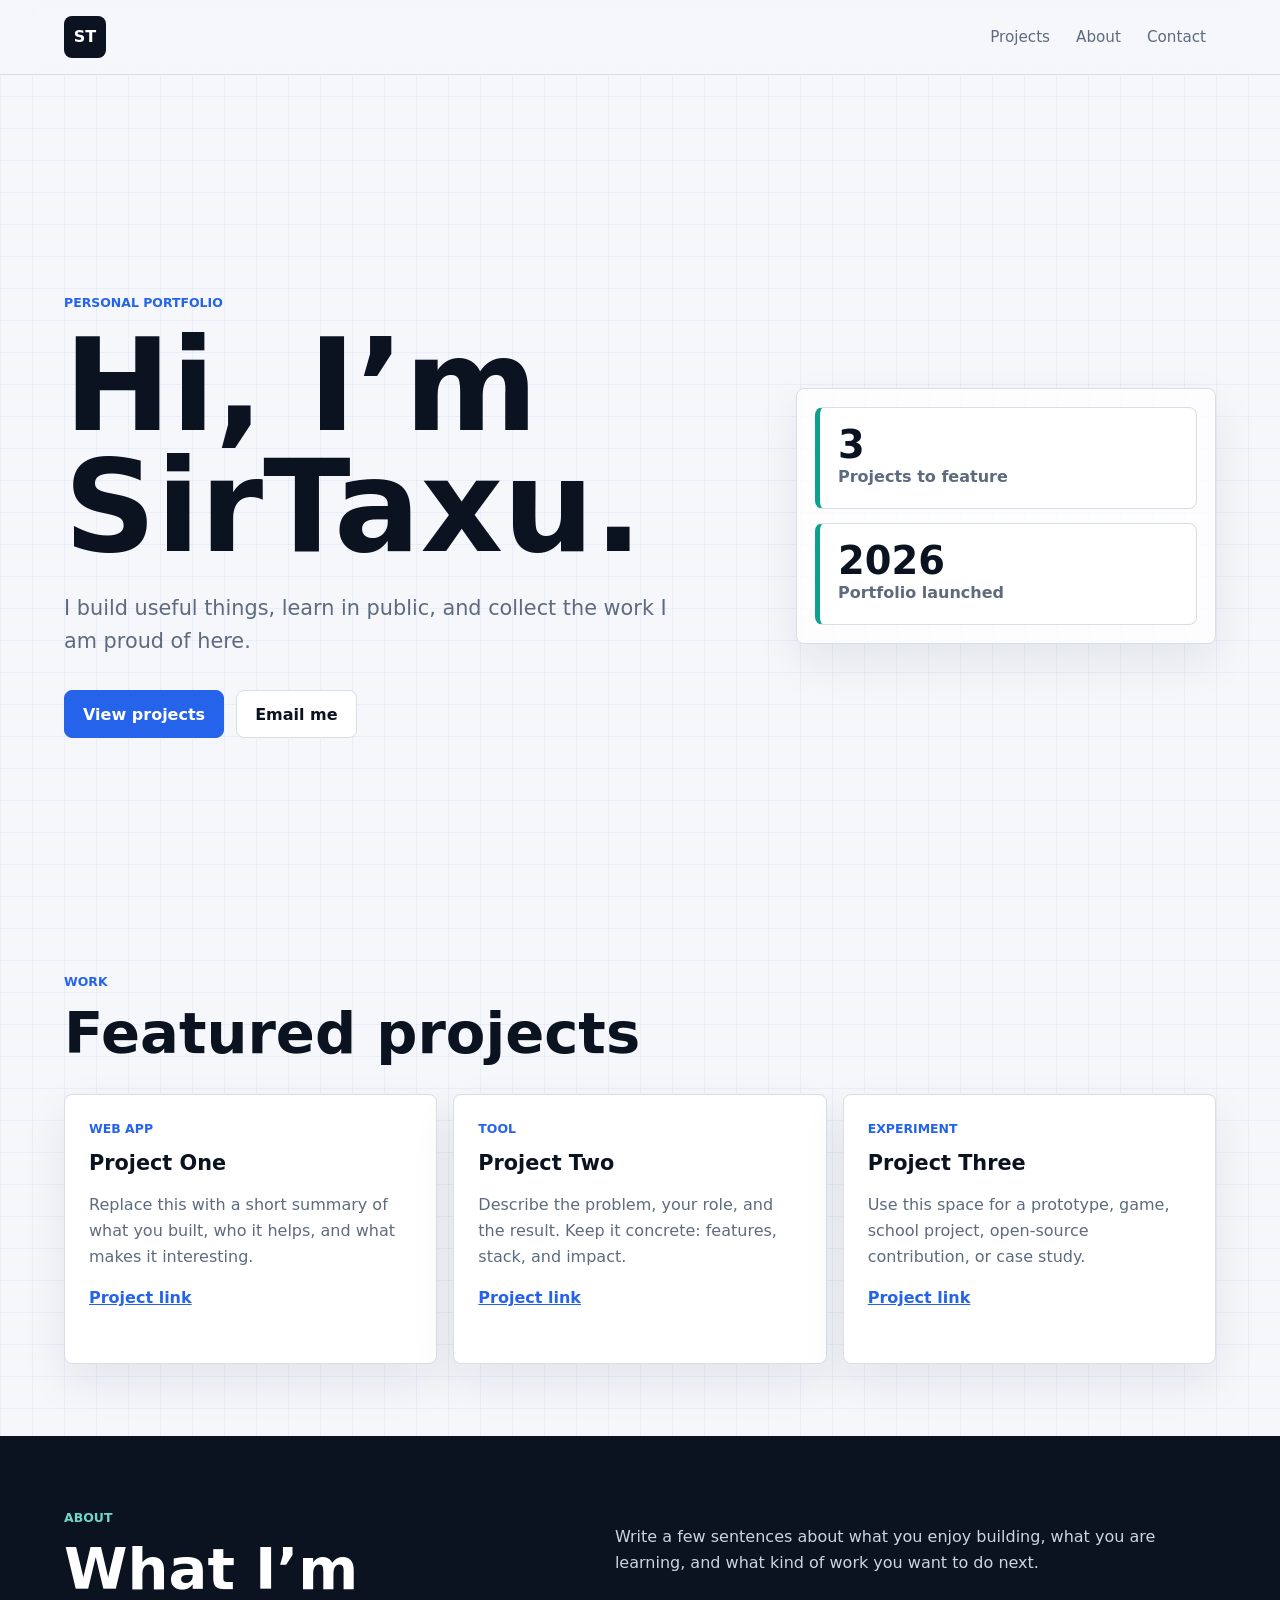
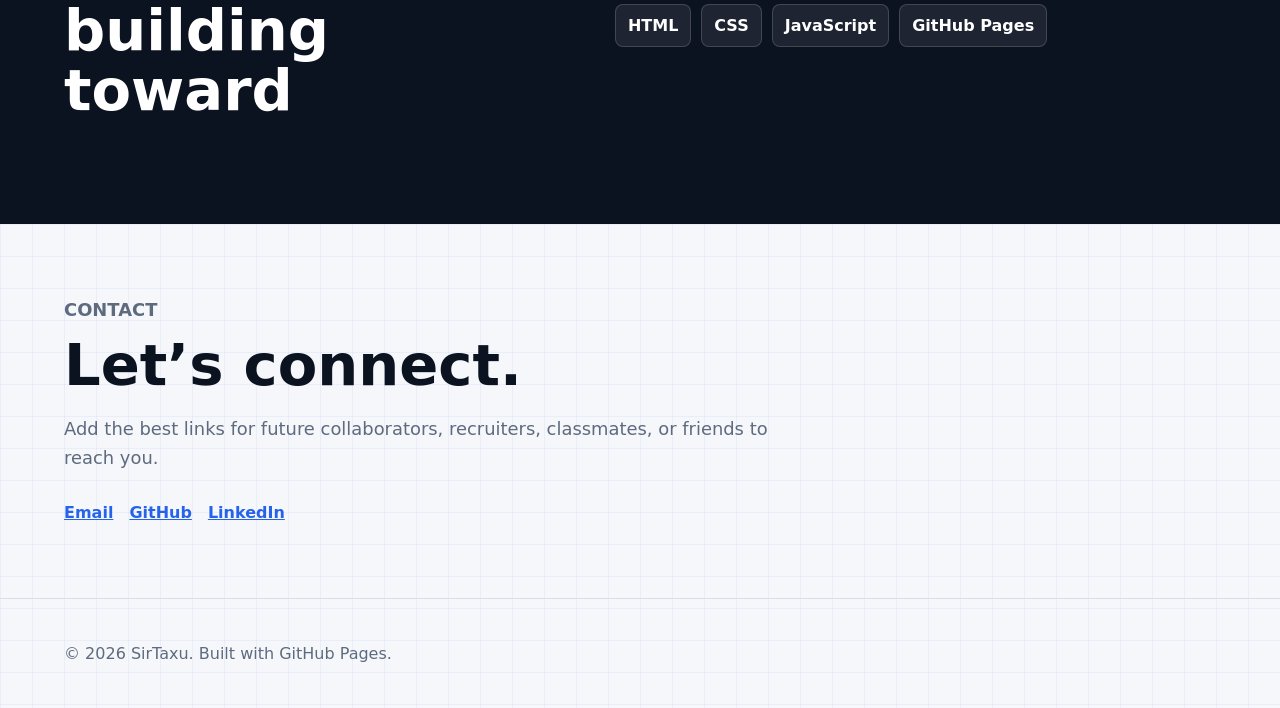
==== index.html @ 8a8258d5 "Create portfolio homepage" ====
<!doctype html>
<html lang="en">
  <head>
    <meta charset="utf-8" />
    <meta name="viewport" content="width=device-width, initial-scale=1" />
    <meta
      name="description"
      content="A personal portfolio starter for projects, skills, writing, and contact links."
    />
    <title>SirTaxu | Portfolio</title>
    <link rel="stylesheet" href="styles.css" />
  </head>
  <body>
    <header class="site-header">
      <a class="logo" href="#top" aria-label="Home">ST</a>
      <nav class="nav" aria-label="Primary navigation">
        <a href="#projects">Projects</a>
        <a href="#about">About</a>
        <a href="#contact">Contact</a>
      </nav>
    </header>

    <main id="top">
      <section class="hero" aria-labelledby="hero-title">
        <div class="hero-copy">
          <p class="eyebrow">Personal portfolio</p>
          <h1 id="hero-title">Hi, I’m SirTaxu.</h1>
          <p class="hero-text">
            I build useful things, learn in public, and collect the work I am
            proud of here.
          </p>
          <div class="hero-actions">
            <a class="button primary" href="#projects">View projects</a>
            <a class="button secondary" href="mailto:you@example.com">Email me</a>
          </div>
        </div>
        <div class="hero-panel" aria-label="Portfolio highlights">
          <div>
            <span class="metric">3</span>
            <span class="metric-label">Projects to feature</span>
          </div>
          <div>
            <span class="metric">2026</span>
            <span class="metric-label">Portfolio launched</span>
          </div>
        </div>
      </section>

      <section class="section" id="projects" aria-labelledby="projects-title">
        <div class="section-heading">
          <p class="eyebrow">Work</p>
          <h2 id="projects-title">Featured projects</h2>
        </div>

        <div class="project-grid">
          <article class="project-card">
            <p class="project-type">Web app</p>
            <h3>Project One</h3>
            <p>
              Replace this with a short summary of what you built, who it helps,
              and what makes it interesting.
            </p>
            <a href="#" aria-label="Open Project One">Project link</a>
          </article>

          <article class="project-card">
            <p class="project-type">Tool</p>
            <h3>Project Two</h3>
            <p>
              Describe the problem, your role, and the result. Keep it concrete:
              features, stack, and impact.
            </p>
            <a href="#" aria-label="Open Project Two">Project link</a>
          </article>

          <article class="project-card">
            <p class="project-type">Experiment</p>
            <h3>Project Three</h3>
            <p>
              Use this space for a prototype, game, school project, open-source
              contribution, or case study.
            </p>
            <a href="#" aria-label="Open Project Three">Project link</a>
          </article>
        </div>
      </section>

      <section class="section split" id="about" aria-labelledby="about-title">
        <div class="section-heading">
          <p class="eyebrow">About</p>
          <h2 id="about-title">What I’m building toward</h2>
        </div>
        <div class="about-copy">
          <p>
            Write a few sentences about what you enjoy building, what you are
            learning, and what kind of work you want to do next.
          </p>
          <ul class="skill-list" aria-label="Skills">
            <li>HTML</li>
            <li>CSS</li>
            <li>JavaScript</li>
            <li>GitHub Pages</li>
          </ul>
        </div>
      </section>

      <section class="section contact" id="contact" aria-labelledby="contact-title">
        <p class="eyebrow">Contact</p>
        <h2 id="contact-title">Let’s connect.</h2>
        <p>
          Add the best links for future collaborators, recruiters, classmates,
          or friends to reach you.
        </p>
        <div class="link-row">
          <a href="mailto:you@example.com">Email</a>
            <a href="https://github.com/SirTaxu">GitHub</a>
          <a href="https://www.linkedin.com/in/your-username">LinkedIn</a>
        </div>
      </section>
    </main>

    <footer class="site-footer">
      <p>© 2026 SirTaxu. Built with GitHub Pages.</p>
    </footer>
  </body>
</html>
---- styles.css ----
:root {
  color-scheme: light;
  --bg: #f5f7fb;
  --surface: #ffffff;
  --surface-alt: #eef3f8;
  --ink: #0b1220;
  --muted: #5e6b7e;
  --line: #d7dee8;
  --accent: #2563eb;
  --accent-2: #0f9f8f;
  --accent-soft: #e7efff;
  --shadow: 0 18px 45px rgba(15, 23, 42, 0.08);
  --radius: 8px;
}

* {
  box-sizing: border-box;
}

html {
  scroll-behavior: smooth;
}

body {
  margin: 0;
  min-width: 320px;
  background:
    linear-gradient(rgba(37, 99, 235, 0.06) 1px, transparent 1px),
    linear-gradient(90deg, rgba(37, 99, 235, 0.06) 1px, transparent 1px),
    var(--bg);
  background-size: 32px 32px;
  color: var(--ink);
  font-family:
    "Segoe UI", Inter, ui-sans-serif, system-ui, -apple-system,
    BlinkMacSystemFont, sans-serif;
  line-height: 1.6;
}

a {
  color: inherit;
}

.site-header {
  position: sticky;
  top: 0;
  z-index: 20;
  display: flex;
  align-items: center;
  justify-content: space-between;
  gap: 24px;
  padding: 16px clamp(20px, 5vw, 72px);
  background: rgba(245, 247, 251, 0.9);
  border-bottom: 1px solid var(--line);
  backdrop-filter: blur(14px);
}

.logo {
  display: inline-grid;
  width: 42px;
  height: 42px;
  place-items: center;
  background: var(--ink);
  border-radius: var(--radius);
  color: #ffffff;
  font-weight: 900;
  text-decoration: none;
}

.nav {
  display: flex;
  flex-wrap: wrap;
  gap: 6px;
  color: var(--muted);
  font-size: 0.95rem;
}

.nav a {
  border-radius: var(--radius);
  padding: 8px 10px;
  text-decoration: none;
}

.nav a:hover {
  background: var(--surface);
  color: var(--accent);
}

main {
  overflow: hidden;
}

.hero {
  display: grid;
  grid-template-columns: minmax(0, 1.1fr) minmax(280px, 420px);
  align-items: center;
  gap: clamp(32px, 6vw, 84px);
  min-height: calc(100svh - 75px);
  padding: clamp(52px, 9vw, 112px) clamp(20px, 5vw, 72px) 56px;
}

.hero-copy {
  max-width: 760px;
}

.eyebrow,
.project-type {
  margin: 0 0 12px;
  color: var(--accent);
  font-size: 0.78rem;
  font-weight: 850;
  letter-spacing: 0;
  text-transform: uppercase;
}

h1,
h2,
h3,
p {
  overflow-wrap: anywhere;
}

h1 {
  margin: 0;
  max-width: 11ch;
  font-size: clamp(3.7rem, 11vw, 8rem);
  line-height: 0.95;
}

h2 {
  margin: 0;
  font-size: clamp(2rem, 4.5vw, 4rem);
  line-height: 1.05;
}

h3 {
  margin: 0 0 14px;
  font-size: 1.3rem;
  line-height: 1.2;
}

.hero-text {
  max-width: 620px;
  margin: 24px 0 0;
  color: var(--muted);
  font-size: clamp(1.08rem, 2vw, 1.3rem);
}

.hero-actions {
  display: flex;
  flex-wrap: wrap;
  gap: 12px;
  margin-top: 32px;
}

.button {
  display: inline-flex;
  min-height: 48px;
  align-items: center;
  justify-content: center;
  border: 1px solid var(--line);
  border-radius: var(--radius);
  padding: 0 18px;
  font-weight: 800;
  text-decoration: none;
}

.button.primary {
  background: var(--accent);
  border-color: var(--accent);
  color: #ffffff;
}

.button.primary:hover {
  background: #1d4ed8;
}

.button.secondary {
  background: var(--surface);
}

.button.secondary:hover {
  border-color: var(--accent);
  color: var(--accent);
}

.hero-panel {
  display: grid;
  gap: 14px;
  padding: 18px;
  background: rgba(255, 255, 255, 0.8);
  border: 1px solid var(--line);
  border-radius: var(--radius);
  box-shadow: var(--shadow);
}

.hero-panel > div {
  padding: 18px;
  background: var(--surface);
  border: 1px solid var(--line);
  border-left: 5px solid var(--accent-2);
  border-radius: var(--radius);
}

.metric {
  display: block;
  font-size: 2.4rem;
  font-weight: 900;
  line-height: 1;
}

.metric-label {
  color: var(--muted);
  font-weight: 750;
}

.section {
  padding: 72px clamp(20px, 5vw, 72px);
}

.section-heading {
  max-width: 780px;
  margin-bottom: 30px;
}

.project-grid {
  display: grid;
  grid-template-columns: repeat(3, minmax(0, 1fr));
  gap: 16px;
}

.project-card {
  min-height: 270px;
  padding: 24px;
  background: var(--surface);
  border: 1px solid var(--line);
  border-radius: var(--radius);
  box-shadow: var(--shadow);
}

.project-card p:not(.project-type) {
  color: var(--muted);
}

.project-card a,
.link-row a {
  color: var(--accent);
  font-weight: 850;
}

.project-card a:hover,
.link-row a:hover {
  color: var(--accent-2);
}

.split {
  display: grid;
  grid-template-columns: minmax(0, 0.85fr) minmax(280px, 1fr);
  gap: 40px;
  background: var(--ink);
  color: #ffffff;
}

.split .eyebrow {
  color: #70d6ca;
}

.about-copy {
  max-width: 680px;
  color: #cbd5e1;
}

.skill-list {
  display: flex;
  flex-wrap: wrap;
  gap: 10px;
  padding: 0;
  margin: 28px 0 0;
  list-style: none;
}

.skill-list li {
  padding: 8px 12px;
  background: rgba(255, 255, 255, 0.08);
  border: 1px solid rgba(255, 255, 255, 0.16);
  border-radius: var(--radius);
  color: #ffffff;
  font-weight: 760;
}

.contact {
  max-width: 860px;
}

.contact p {
  color: var(--muted);
  font-size: 1.12rem;
}

.link-row {
  display: flex;
  flex-wrap: wrap;
  gap: 16px;
  margin-top: 28px;
}

.site-footer {
  padding: 26px clamp(20px, 5vw, 72px);
  color: var(--muted);
  border-top: 1px solid var(--line);
}

@media (max-width: 820px) {
  .site-header {
    align-items: flex-start;
    flex-direction: column;
  }

  .hero,
  .split {
    grid-template-columns: 1fr;
  }

  .hero {
    min-height: auto;
    padding-top: 54px;
  }

  .project-grid {
    grid-template-columns: 1fr;
  }
}

@media (max-width: 520px) {
  .nav {
    width: 100%;
    justify-content: space-between;
  }

  h1 {
    font-size: 3.2rem;
  }

  .button {
    width: 100%;
  }
}
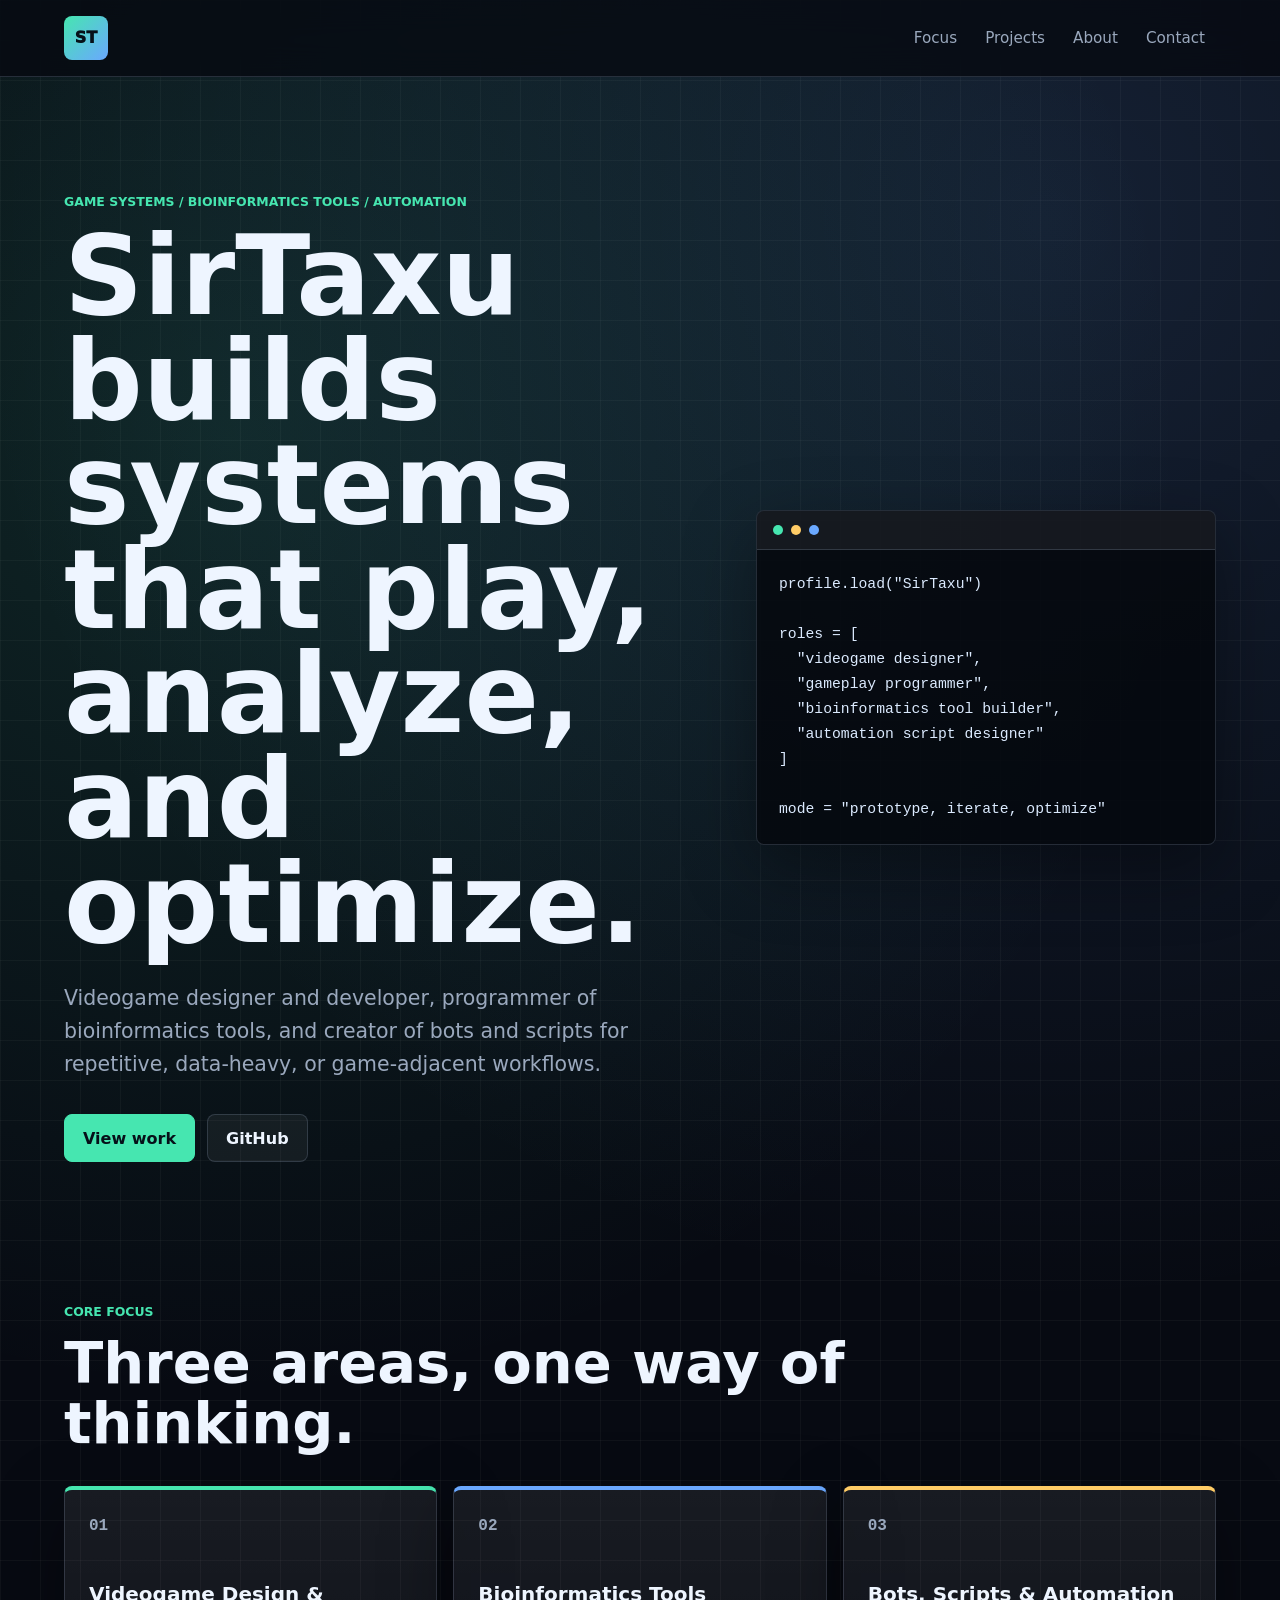
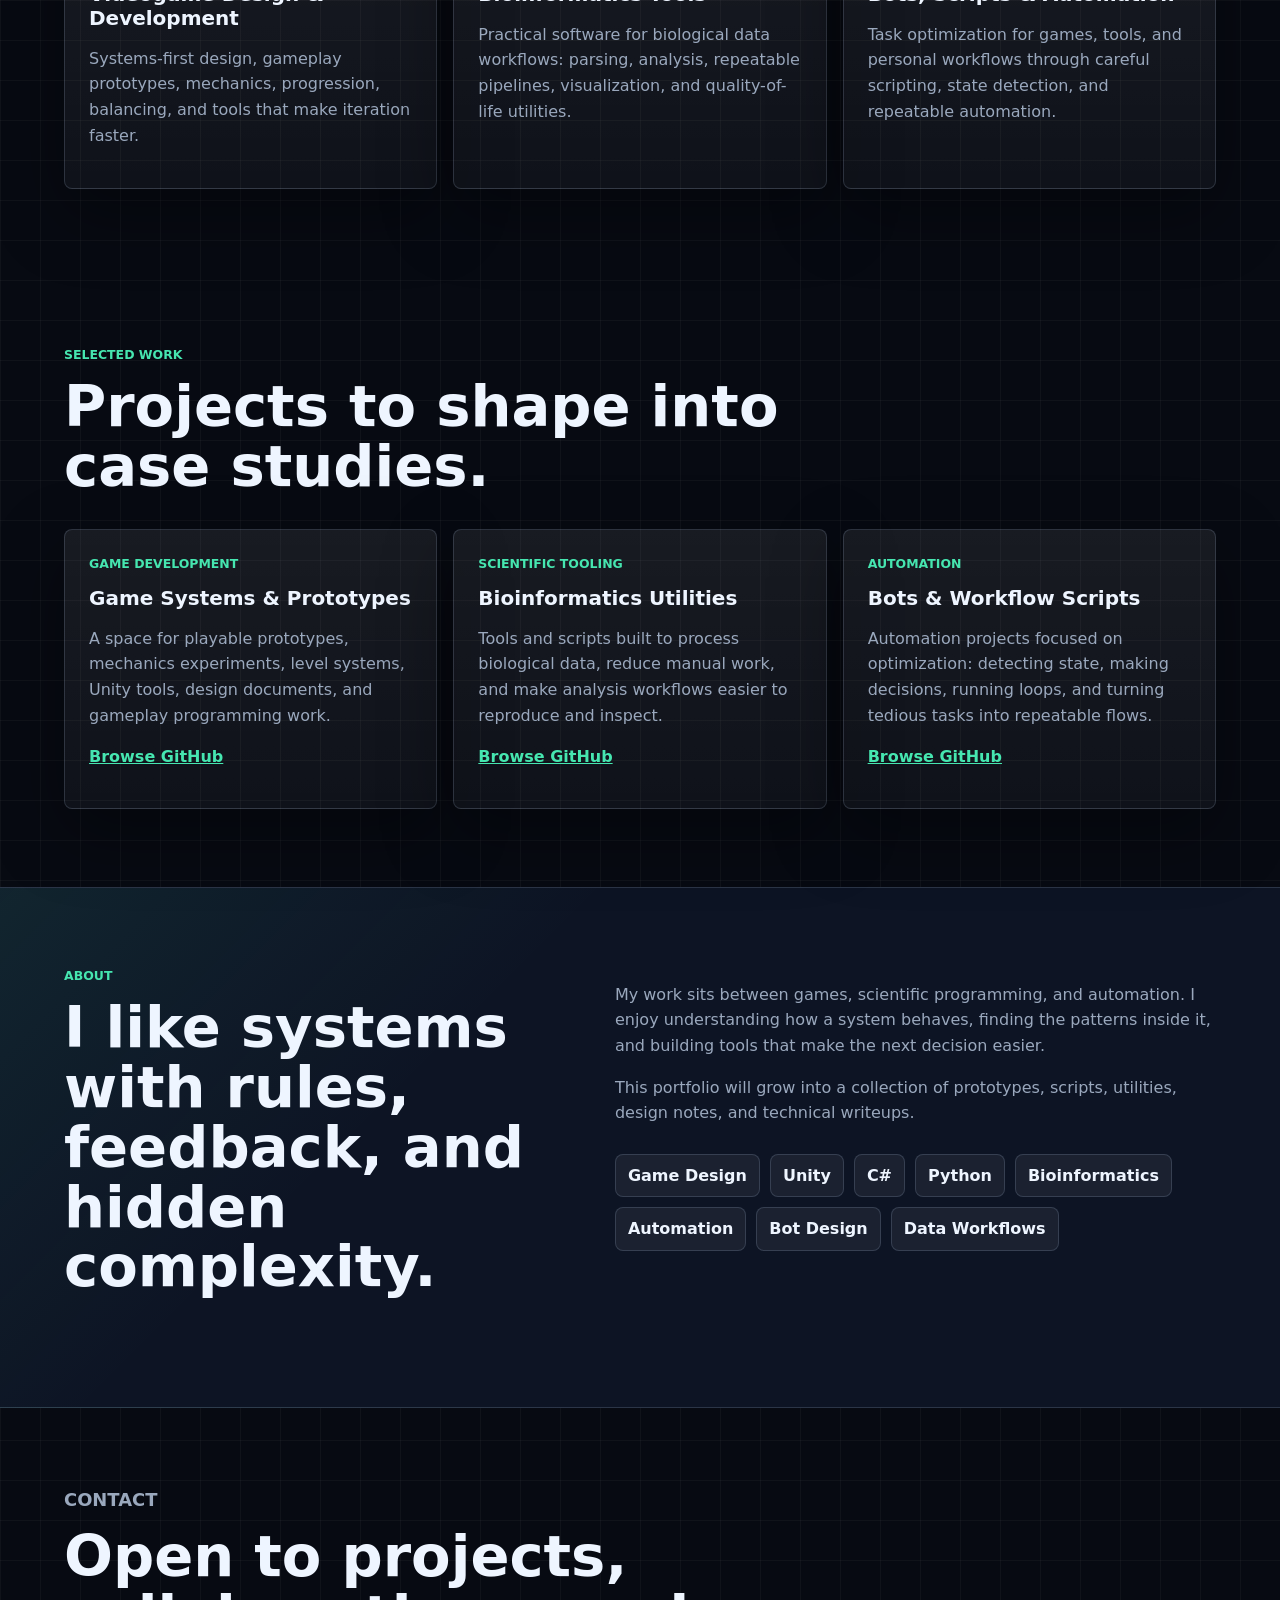
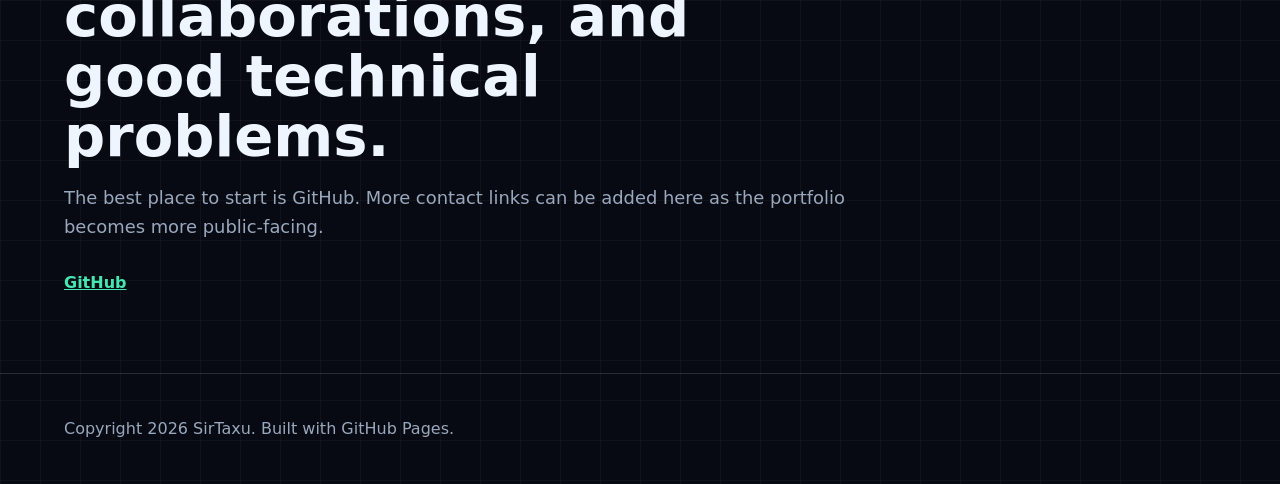
==== commit 3689cb87: "Refine portfolio identity and design" ====
--- a/index.html
+++ b/index.html
@@ -5,15 +5,16 @@
     <meta name="viewport" content="width=device-width, initial-scale=1" />
     <meta
       name="description"
-      content="A personal portfolio starter for projects, skills, writing, and contact links."
+      content="SirTaxu portfolio: videogame design, software development, bioinformatics tools, bots, scripts, and automation."
     />
-    <title>SirTaxu | Portfolio</title>
+    <title>SirTaxu | Game Developer, Tool Builder, Automation Designer</title>
     <link rel="stylesheet" href="styles.css" />
   </head>
   <body>
     <header class="site-header">
       <a class="logo" href="#top" aria-label="Home">ST</a>
       <nav class="nav" aria-label="Primary navigation">
+        <a href="#focus">Focus</a>
         <a href="#projects">Projects</a>
         <a href="#about">About</a>
         <a href="#contact">Contact</a>
@@ -23,64 +24,109 @@
     <main id="top">
       <section class="hero" aria-labelledby="hero-title">
         <div class="hero-copy">
-          <p class="eyebrow">Personal portfolio</p>
-          <h1 id="hero-title">Hi, I’m SirTaxu.</h1>
+          <p class="eyebrow">Game systems / Bioinformatics tools / Automation</p>
+          <h1 id="hero-title">SirTaxu builds systems that play, analyze, and optimize.</h1>
           <p class="hero-text">
-            I build useful things, learn in public, and collect the work I am
-            proud of here.
+            Videogame designer and developer, programmer of bioinformatics tools,
+            and creator of bots and scripts for repetitive, data-heavy, or game-adjacent
+            workflows.
           </p>
           <div class="hero-actions">
-            <a class="button primary" href="#projects">View projects</a>
-            <a class="button secondary" href="mailto:you@example.com">Email me</a>
+            <a class="button primary" href="#projects">View work</a>
+            <a class="button secondary" href="https://github.com/SirTaxu">GitHub</a>
           </div>
         </div>
-        <div class="hero-panel" aria-label="Portfolio highlights">
-          <div>
-            <span class="metric">3</span>
-            <span class="metric-label">Projects to feature</span>
+
+        <aside class="console-panel" aria-label="Portfolio summary">
+          <div class="console-bar">
+            <span></span>
+            <span></span>
+            <span></span>
           </div>
-          <div>
-            <span class="metric">2026</span>
-            <span class="metric-label">Portfolio launched</span>
-          </div>
+          <pre><code>profile.load("SirTaxu")
+
+roles = [
+  "videogame designer",
+  "gameplay programmer",
+  "bioinformatics tool builder",
+  "automation script designer"
+]
+
+mode = "prototype, iterate, optimize"</code></pre>
+        </aside>
+      </section>
+
+      <section class="section focus" id="focus" aria-labelledby="focus-title">
+        <div class="section-heading">
+          <p class="eyebrow">Core focus</p>
+          <h2 id="focus-title">Three areas, one way of thinking.</h2>
+        </div>
+
+        <div class="focus-grid">
+          <article class="focus-card">
+            <span class="card-index">01</span>
+            <h3>Videogame Design & Development</h3>
+            <p>
+              Systems-first design, gameplay prototypes, mechanics, progression,
+              balancing, and tools that make iteration faster.
+            </p>
+          </article>
+
+          <article class="focus-card">
+            <span class="card-index">02</span>
+            <h3>Bioinformatics Tools</h3>
+            <p>
+              Practical software for biological data workflows: parsing, analysis,
+              repeatable pipelines, visualization, and quality-of-life utilities.
+            </p>
+          </article>
+
+          <article class="focus-card">
+            <span class="card-index">03</span>
+            <h3>Bots, Scripts & Automation</h3>
+            <p>
+              Task optimization for games, tools, and personal workflows through
+              careful scripting, state detection, and repeatable automation.
+            </p>
+          </article>
         </div>
       </section>
 
       <section class="section" id="projects" aria-labelledby="projects-title">
         <div class="section-heading">
-          <p class="eyebrow">Work</p>
-          <h2 id="projects-title">Featured projects</h2>
+          <p class="eyebrow">Selected work</p>
+          <h2 id="projects-title">Projects to shape into case studies.</h2>
         </div>
 
         <div class="project-grid">
           <article class="project-card">
-            <p class="project-type">Web app</p>
-            <h3>Project One</h3>
+            <p class="project-type">Game development</p>
+            <h3>Game Systems & Prototypes</h3>
             <p>
-              Replace this with a short summary of what you built, who it helps,
-              and what makes it interesting.
+              A space for playable prototypes, mechanics experiments, level systems,
+              Unity tools, design documents, and gameplay programming work.
             </p>
-            <a href="#" aria-label="Open Project One">Project link</a>
+            <a href="https://github.com/SirTaxu">Browse GitHub</a>
           </article>
 
           <article class="project-card">
-            <p class="project-type">Tool</p>
-            <h3>Project Two</h3>
+            <p class="project-type">Scientific tooling</p>
+            <h3>Bioinformatics Utilities</h3>
             <p>
-              Describe the problem, your role, and the result. Keep it concrete:
-              features, stack, and impact.
+              Tools and scripts built to process biological data, reduce manual work,
+              and make analysis workflows easier to reproduce and inspect.
             </p>
-            <a href="#" aria-label="Open Project Two">Project link</a>
+            <a href="https://github.com/SirTaxu">Browse GitHub</a>
           </article>
 
           <article class="project-card">
-            <p class="project-type">Experiment</p>
-            <h3>Project Three</h3>
+            <p class="project-type">Automation</p>
+            <h3>Bots & Workflow Scripts</h3>
             <p>
-              Use this space for a prototype, game, school project, open-source
-              contribution, or case study.
+              Automation projects focused on optimization: detecting state, making
+              decisions, running loops, and turning tedious tasks into repeatable flows.
             </p>
-            <a href="#" aria-label="Open Project Three">Project link</a>
+            <a href="https://github.com/SirTaxu">Browse GitHub</a>
           </article>
         </div>
       </section>
@@ -88,39 +134,46 @@
       <section class="section split" id="about" aria-labelledby="about-title">
         <div class="section-heading">
           <p class="eyebrow">About</p>
-          <h2 id="about-title">What I’m building toward</h2>
+          <h2 id="about-title">I like systems with rules, feedback, and hidden complexity.</h2>
         </div>
         <div class="about-copy">
           <p>
-            Write a few sentences about what you enjoy building, what you are
-            learning, and what kind of work you want to do next.
+            My work sits between games, scientific programming, and automation.
+            I enjoy understanding how a system behaves, finding the patterns inside it,
+            and building tools that make the next decision easier.
+          </p>
+          <p>
+            This portfolio will grow into a collection of prototypes, scripts,
+            utilities, design notes, and technical writeups.
           </p>
           <ul class="skill-list" aria-label="Skills">
-            <li>HTML</li>
-            <li>CSS</li>
-            <li>JavaScript</li>
-            <li>GitHub Pages</li>
+            <li>Game Design</li>
+            <li>Unity</li>
+            <li>C#</li>
+            <li>Python</li>
+            <li>Bioinformatics</li>
+            <li>Automation</li>
+            <li>Bot Design</li>
+            <li>Data Workflows</li>
           </ul>
         </div>
       </section>
 
       <section class="section contact" id="contact" aria-labelledby="contact-title">
         <p class="eyebrow">Contact</p>
-        <h2 id="contact-title">Let’s connect.</h2>
+        <h2 id="contact-title">Open to projects, collaborations, and good technical problems.</h2>
         <p>
-          Add the best links for future collaborators, recruiters, classmates,
-          or friends to reach you.
+          The best place to start is GitHub. More contact links can be added here
+          as the portfolio becomes more public-facing.
         </p>
         <div class="link-row">
-          <a href="mailto:you@example.com">Email</a>
-            <a href="https://github.com/SirTaxu">GitHub</a>
-          <a href="https://www.linkedin.com/in/your-username">LinkedIn</a>
+          <a href="https://github.com/SirTaxu">GitHub</a>
         </div>
       </section>
     </main>
 
     <footer class="site-footer">
-      <p>© 2026 SirTaxu. Built with GitHub Pages.</p>
+      <p>Copyright 2026 SirTaxu. Built with GitHub Pages.</p>
     </footer>
   </body>
 </html>
--- a/styles.css
+++ b/styles.css
@@ -1,15 +1,16 @@
 :root {
-  color-scheme: light;
-  --bg: #f5f7fb;
-  --surface: #ffffff;
-  --surface-alt: #eef3f8;
-  --ink: #0b1220;
-  --muted: #5e6b7e;
-  --line: #d7dee8;
-  --accent: #2563eb;
-  --accent-2: #0f9f8f;
-  --accent-soft: #e7efff;
-  --shadow: 0 18px 45px rgba(15, 23, 42, 0.08);
+  color-scheme: dark;
+  --bg: #070a12;
+  --bg-2: #0d1424;
+  --surface: #111827;
+  --surface-2: #151f33;
+  --ink: #eef5ff;
+  --muted: #9aa8bd;
+  --line: rgba(151, 167, 195, 0.22);
+  --accent: #46e6b0;
+  --accent-2: #6aa8ff;
+  --accent-3: #ffcc66;
+  --shadow: 0 24px 70px rgba(0, 0, 0, 0.36);
   --radius: 8px;
 }
 
@@ -25,10 +26,12 @@
   margin: 0;
   min-width: 320px;
   background:
-    linear-gradient(rgba(37, 99, 235, 0.06) 1px, transparent 1px),
-    linear-gradient(90deg, rgba(37, 99, 235, 0.06) 1px, transparent 1px),
+    radial-gradient(circle at 18% 12%, rgba(70, 230, 176, 0.13), transparent 28%),
+    radial-gradient(circle at 82% 6%, rgba(106, 168, 255, 0.14), transparent 30%),
+    linear-gradient(rgba(255, 255, 255, 0.035) 1px, transparent 1px),
+    linear-gradient(90deg, rgba(255, 255, 255, 0.035) 1px, transparent 1px),
     var(--bg);
-  background-size: 32px 32px;
+  background-size: auto, auto, 40px 40px, 40px 40px, auto;
   color: var(--ink);
   font-family:
     "Segoe UI", Inter, ui-sans-serif, system-ui, -apple-system,
@@ -49,20 +52,20 @@
   justify-content: space-between;
   gap: 24px;
   padding: 16px clamp(20px, 5vw, 72px);
-  background: rgba(245, 247, 251, 0.9);
+  background: rgba(7, 10, 18, 0.82);
   border-bottom: 1px solid var(--line);
-  backdrop-filter: blur(14px);
+  backdrop-filter: blur(16px);
 }
 
 .logo {
   display: inline-grid;
-  width: 42px;
-  height: 42px;
+  width: 44px;
+  height: 44px;
   place-items: center;
-  background: var(--ink);
-  border-radius: var(--radius);
-  color: #ffffff;
-  font-weight: 900;
+  background: linear-gradient(135deg, var(--accent), var(--accent-2));
+  border-radius: var(--radius);
+  color: #061019;
+  font-weight: 950;
   text-decoration: none;
 }
 
@@ -75,14 +78,16 @@
 }
 
 .nav a {
+  border: 1px solid transparent;
   border-radius: var(--radius);
   padding: 8px 10px;
   text-decoration: none;
 }
 
 .nav a:hover {
-  background: var(--surface);
-  color: var(--accent);
+  border-color: var(--line);
+  background: rgba(255, 255, 255, 0.05);
+  color: var(--ink);
 }
 
 main {
@@ -91,15 +96,15 @@
 
 .hero {
   display: grid;
-  grid-template-columns: minmax(0, 1.1fr) minmax(280px, 420px);
+  grid-template-columns: minmax(0, 1.08fr) minmax(280px, 460px);
   align-items: center;
   gap: clamp(32px, 6vw, 84px);
-  min-height: calc(100svh - 75px);
-  padding: clamp(52px, 9vw, 112px) clamp(20px, 5vw, 72px) 56px;
+  min-height: calc(100svh - 77px);
+  padding: clamp(56px, 9vw, 116px) clamp(20px, 5vw, 72px) 62px;
 }
 
 .hero-copy {
-  max-width: 760px;
+  max-width: 900px;
 }
 
 .eyebrow,
@@ -107,7 +112,7 @@
   margin: 0 0 12px;
   color: var(--accent);
   font-size: 0.78rem;
-  font-weight: 850;
+  font-weight: 900;
   letter-spacing: 0;
   text-transform: uppercase;
 }
@@ -121,35 +126,35 @@
 
 h1 {
   margin: 0;
-  max-width: 11ch;
-  font-size: clamp(3.7rem, 11vw, 8rem);
+  max-width: 13ch;
+  font-size: clamp(3.4rem, 8.6vw, 7.4rem);
   line-height: 0.95;
 }
 
 h2 {
   margin: 0;
-  font-size: clamp(2rem, 4.5vw, 4rem);
-  line-height: 1.05;
+  font-size: clamp(2rem, 4.5vw, 4.2rem);
+  line-height: 1.04;
 }
 
 h3 {
   margin: 0 0 14px;
-  font-size: 1.3rem;
+  font-size: 1.25rem;
   line-height: 1.2;
 }
 
 .hero-text {
-  max-width: 620px;
-  margin: 24px 0 0;
-  color: var(--muted);
-  font-size: clamp(1.08rem, 2vw, 1.3rem);
+  max-width: 760px;
+  margin: 26px 0 0;
+  color: var(--muted);
+  font-size: clamp(1.08rem, 2vw, 1.28rem);
 }
 
 .hero-actions {
   display: flex;
   flex-wrap: wrap;
   gap: 12px;
-  margin-top: 32px;
+  margin-top: 34px;
 }
 
 .button {
@@ -160,83 +165,118 @@
   border: 1px solid var(--line);
   border-radius: var(--radius);
   padding: 0 18px;
-  font-weight: 800;
+  font-weight: 850;
   text-decoration: none;
 }
 
 .button.primary {
   background: var(--accent);
   border-color: var(--accent);
-  color: #ffffff;
+  color: #061019;
 }
 
 .button.primary:hover {
-  background: #1d4ed8;
+  background: #7bf5cc;
 }
 
 .button.secondary {
-  background: var(--surface);
+  background: rgba(255, 255, 255, 0.05);
+  color: var(--ink);
 }
 
 .button.secondary:hover {
-  border-color: var(--accent);
-  color: var(--accent);
-}
-
-.hero-panel {
-  display: grid;
-  gap: 14px;
-  padding: 18px;
-  background: rgba(255, 255, 255, 0.8);
+  border-color: var(--accent-2);
+  color: var(--accent-2);
+}
+
+.console-panel {
+  overflow: hidden;
+  background: rgba(5, 8, 14, 0.88);
   border: 1px solid var(--line);
   border-radius: var(--radius);
   box-shadow: var(--shadow);
 }
 
-.hero-panel > div {
-  padding: 18px;
-  background: var(--surface);
-  border: 1px solid var(--line);
-  border-left: 5px solid var(--accent-2);
-  border-radius: var(--radius);
-}
-
-.metric {
-  display: block;
-  font-size: 2.4rem;
-  font-weight: 900;
-  line-height: 1;
-}
-
-.metric-label {
-  color: var(--muted);
-  font-weight: 750;
+.console-bar {
+  display: flex;
+  gap: 8px;
+  padding: 14px 16px;
+  background: rgba(255, 255, 255, 0.06);
+  border-bottom: 1px solid var(--line);
+}
+
+.console-bar span {
+  width: 10px;
+  height: 10px;
+  border-radius: 50%;
+  background: var(--accent);
+}
+
+.console-bar span:nth-child(2) {
+  background: var(--accent-3);
+}
+
+.console-bar span:nth-child(3) {
+  background: var(--accent-2);
+}
+
+pre {
+  margin: 0;
+  padding: 22px;
+  overflow-x: auto;
+  color: #dbeafe;
+  font-family: Consolas, "SFMono-Regular", "Liberation Mono", monospace;
+  font-size: 0.92rem;
+  line-height: 1.7;
 }
 
 .section {
-  padding: 72px clamp(20px, 5vw, 72px);
+  padding: 78px clamp(20px, 5vw, 72px);
 }
 
 .section-heading {
-  max-width: 780px;
-  margin-bottom: 30px;
-}
-
+  max-width: 860px;
+  margin-bottom: 32px;
+}
+
+.focus-grid,
 .project-grid {
   display: grid;
   grid-template-columns: repeat(3, minmax(0, 1fr));
   gap: 16px;
 }
 
+.focus-card,
 .project-card {
-  min-height: 270px;
+  min-height: 280px;
   padding: 24px;
-  background: var(--surface);
+  background: linear-gradient(180deg, rgba(255, 255, 255, 0.07), rgba(255, 255, 255, 0.035));
   border: 1px solid var(--line);
   border-radius: var(--radius);
   box-shadow: var(--shadow);
 }
 
+.focus-card {
+  border-top: 4px solid var(--accent);
+}
+
+.focus-card:nth-child(2) {
+  border-top-color: var(--accent-2);
+}
+
+.focus-card:nth-child(3) {
+  border-top-color: var(--accent-3);
+}
+
+.card-index {
+  display: block;
+  margin-bottom: 42px;
+  color: var(--muted);
+  font-family: Consolas, "SFMono-Regular", monospace;
+  font-weight: 800;
+}
+
+.focus-card p,
 .project-card p:not(.project-type) {
   color: var(--muted);
 }
@@ -256,17 +296,15 @@
   display: grid;
   grid-template-columns: minmax(0, 0.85fr) minmax(280px, 1fr);
   gap: 40px;
-  background: var(--ink);
-  color: #ffffff;
-}
-
-.split .eyebrow {
-  color: #70d6ca;
+  background:
+    linear-gradient(135deg, rgba(70, 230, 176, 0.08), transparent 34%),
+    var(--bg-2);
+  border-block: 1px solid var(--line);
 }
 
 .about-copy {
-  max-width: 680px;
-  color: #cbd5e1;
+  max-width: 740px;
+  color: var(--muted);
 }
 
 .skill-list {
@@ -280,15 +318,15 @@
 
 .skill-list li {
   padding: 8px 12px;
-  background: rgba(255, 255, 255, 0.08);
-  border: 1px solid rgba(255, 255, 255, 0.16);
-  border-radius: var(--radius);
-  color: #ffffff;
+  background: rgba(255, 255, 255, 0.06);
+  border: 1px solid var(--line);
+  border-radius: var(--radius);
+  color: var(--ink);
   font-weight: 760;
 }
 
 .contact {
-  max-width: 860px;
+  max-width: 920px;
 }
 
 .contact p {
@@ -309,35 +347,36 @@
   border-top: 1px solid var(--line);
 }
 
-@media (max-width: 820px) {
+@media (max-width: 900px) {
+  .hero,
+  .split {
+    grid-template-columns: 1fr;
+  }
+
+  .hero {
+    min-height: auto;
+    padding-top: 54px;
+  }
+
+  .focus-grid,
+  .project-grid {
+    grid-template-columns: 1fr;
+  }
+}
+
+@media (max-width: 560px) {
   .site-header {
     align-items: flex-start;
     flex-direction: column;
   }
 
-  .hero,
-  .split {
-    grid-template-columns: 1fr;
-  }
-
-  .hero {
-    min-height: auto;
-    padding-top: 54px;
-  }
-
-  .project-grid {
-    grid-template-columns: 1fr;
-  }
-}
-
-@media (max-width: 520px) {
   .nav {
     width: 100%;
     justify-content: space-between;
   }
 
   h1 {
-    font-size: 3.2rem;
+    font-size: 3rem;
   }
 
   .button {
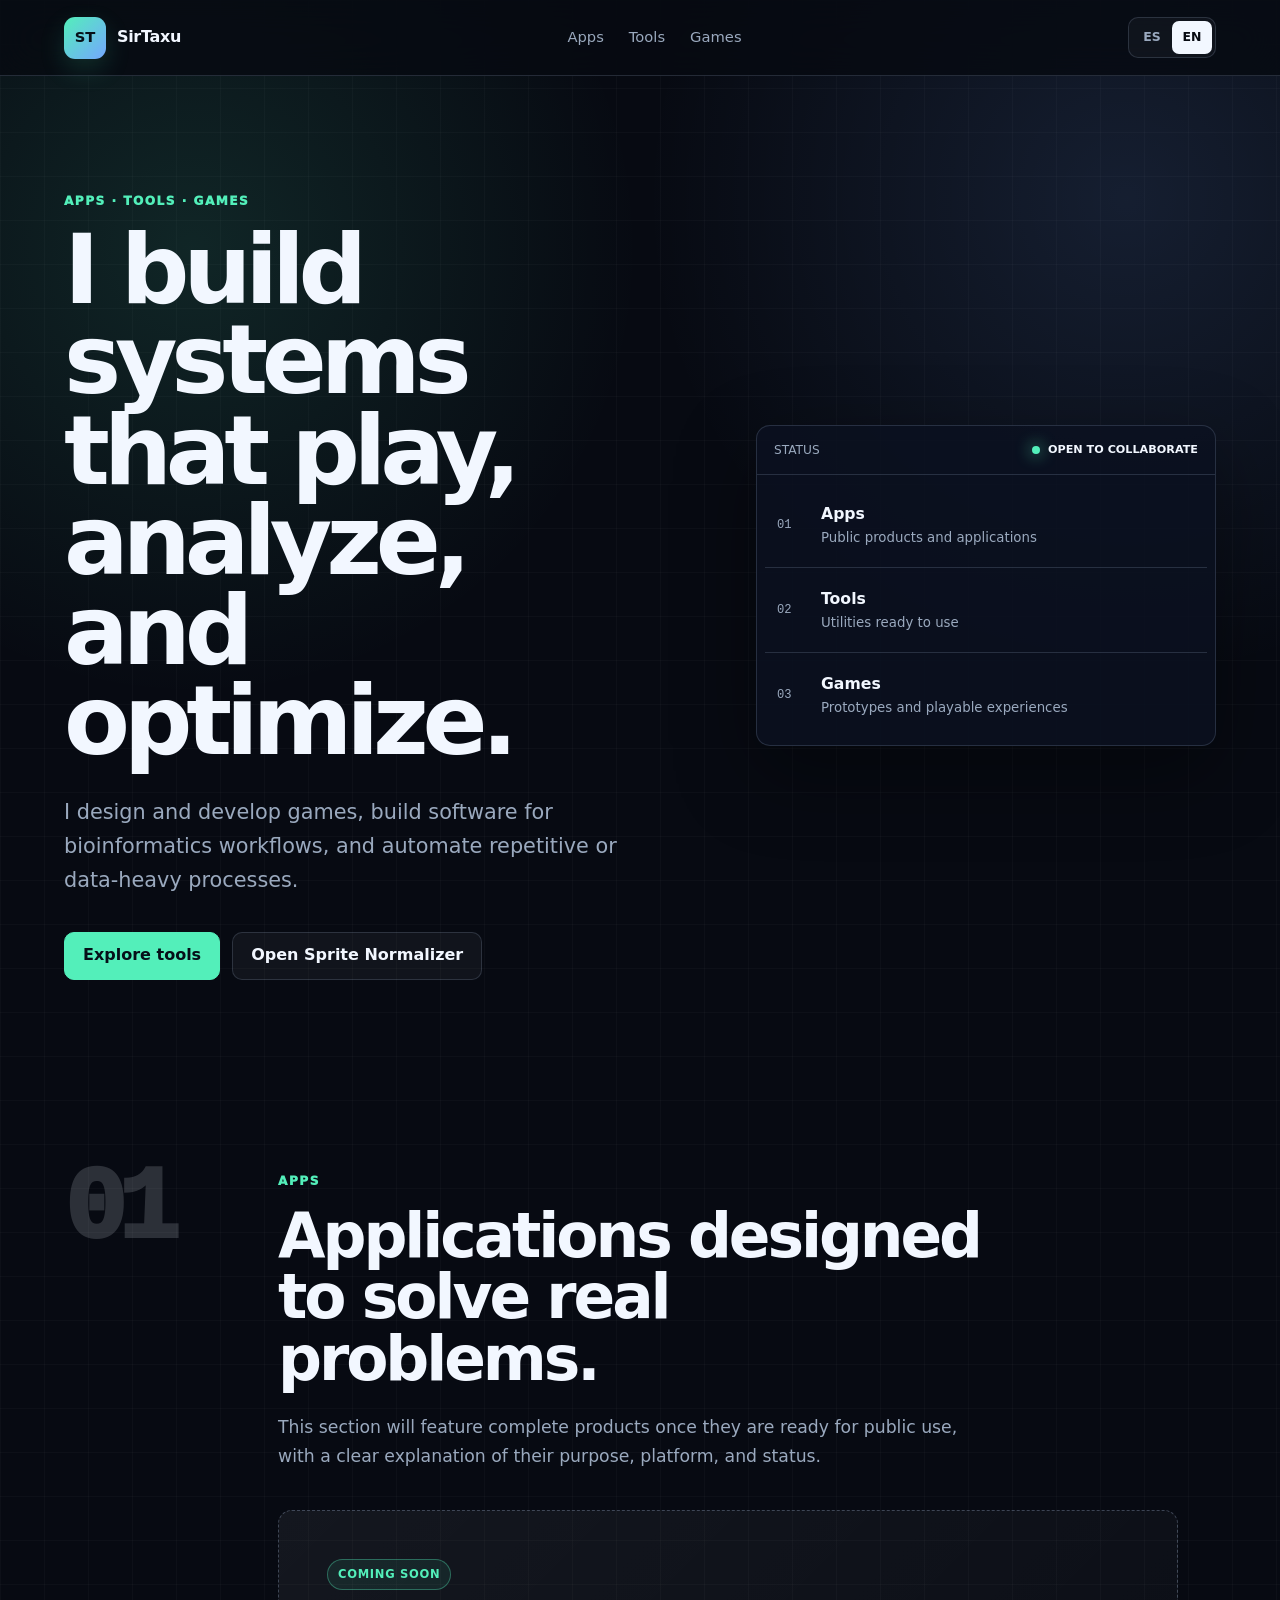
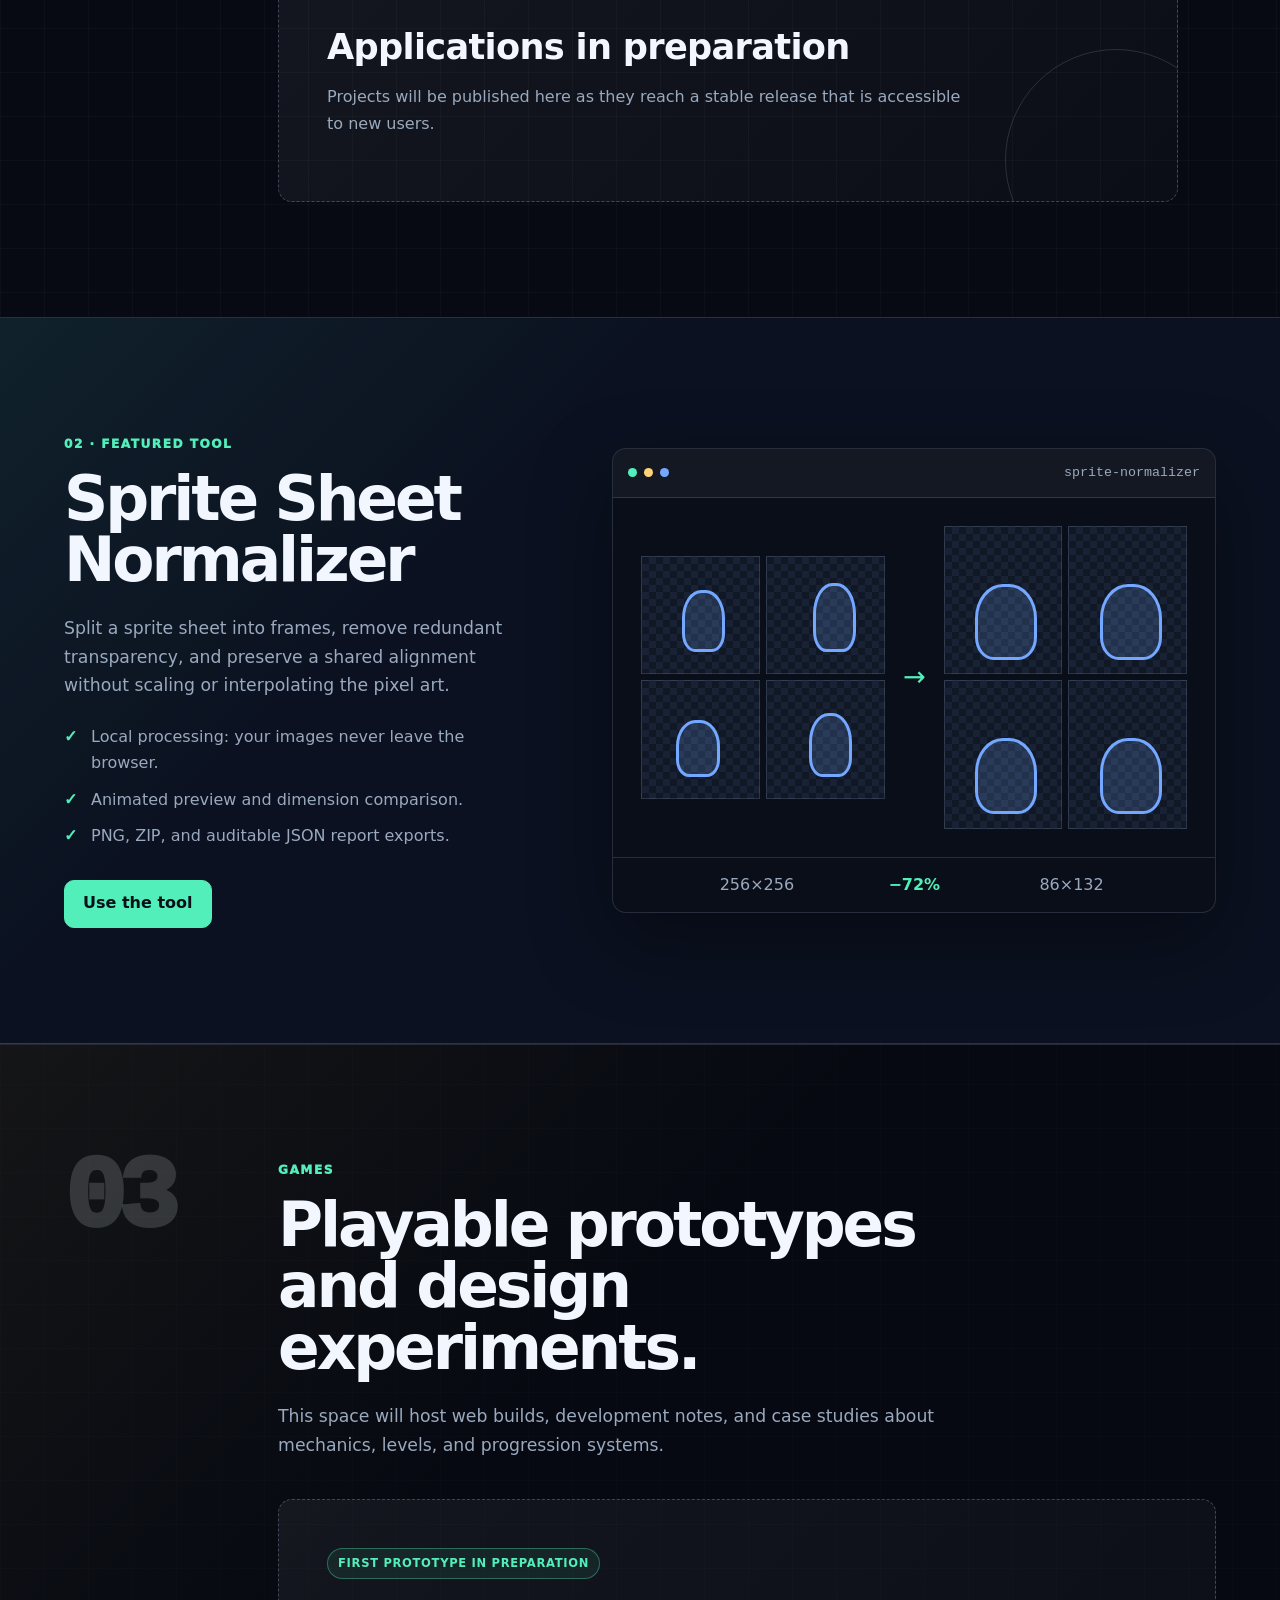
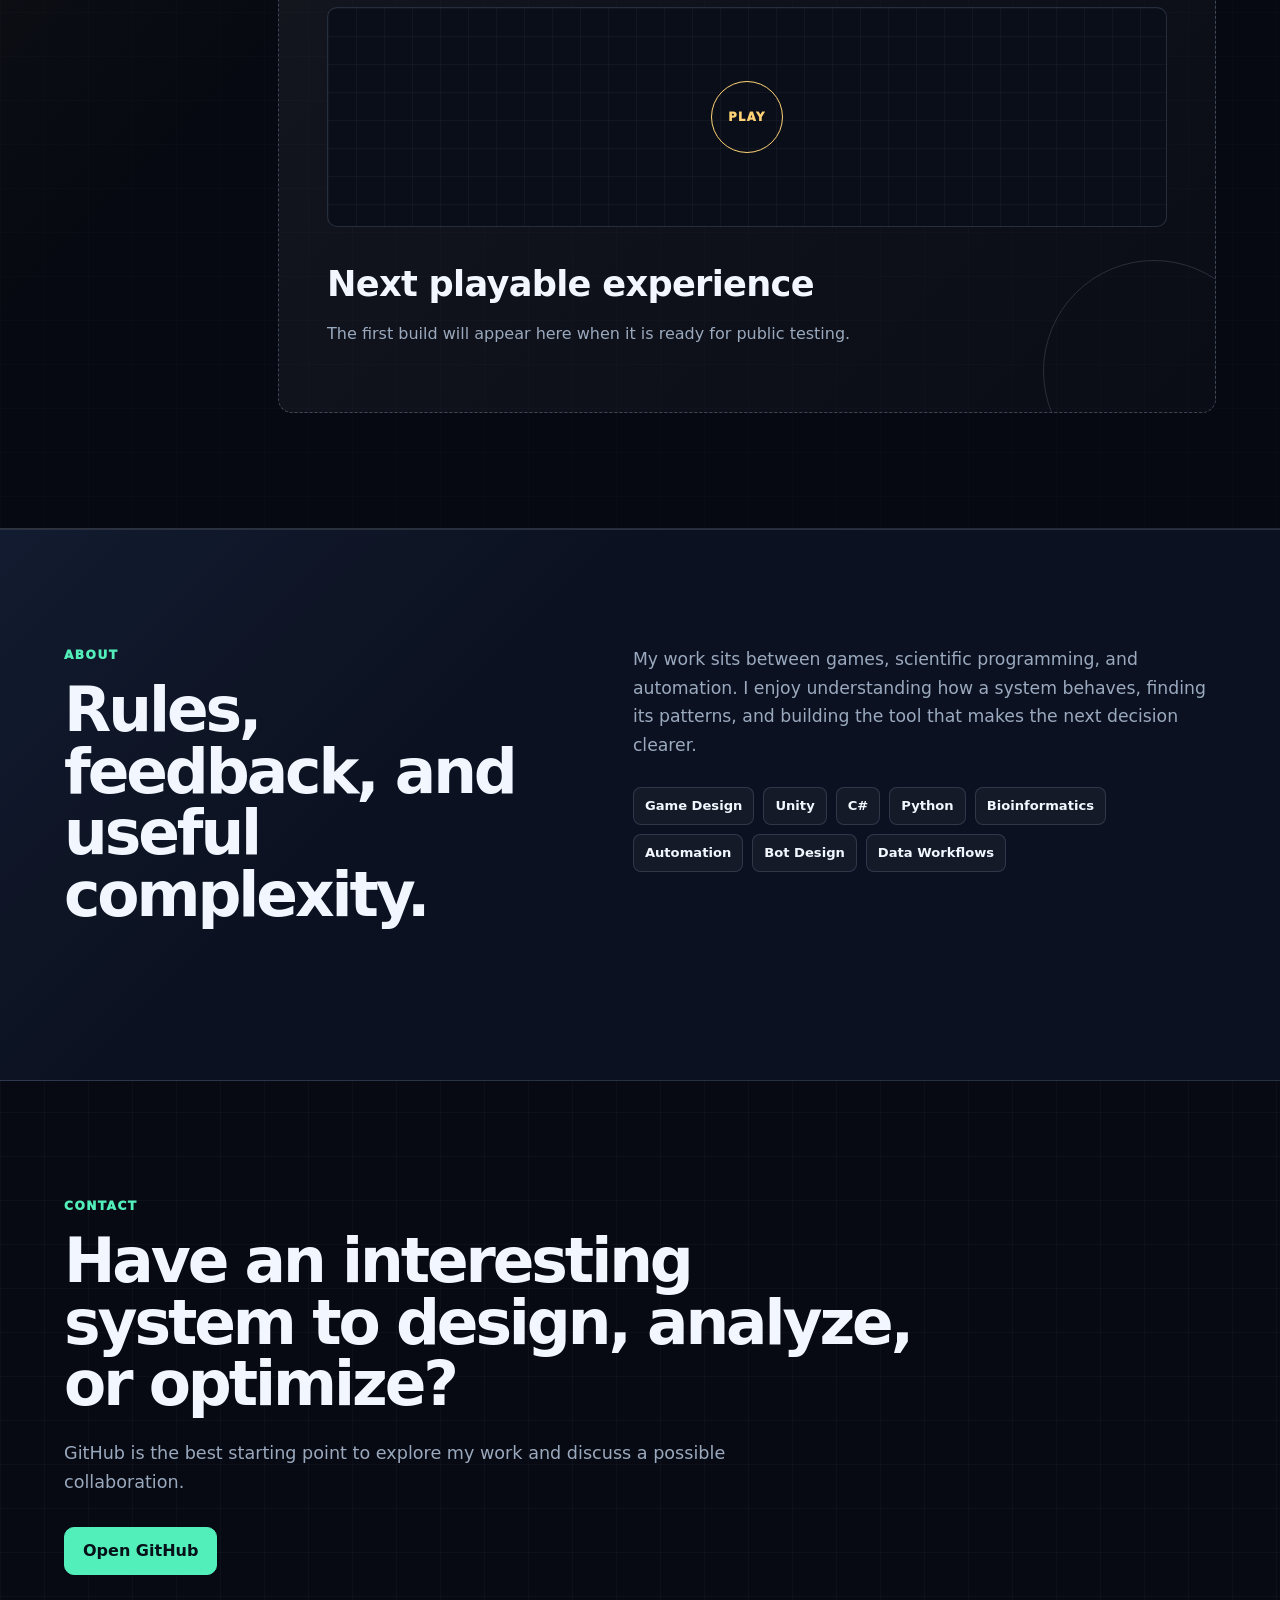
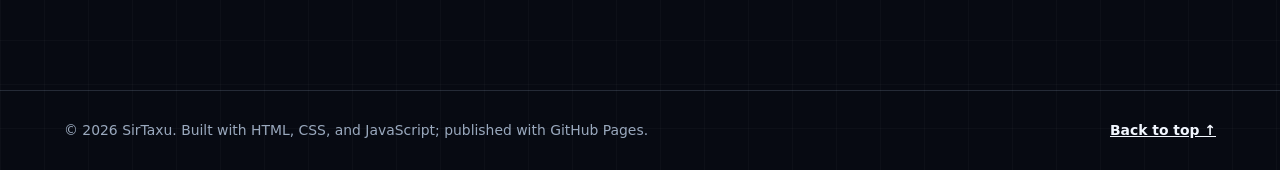
==== commit f6179aa5: "sprite-normalizer" ====
--- a/index.html
+++ b/index.html
@@ -1,179 +1,168 @@
-<!doctype html>
-<html lang="en">
+<!DOCTYPE html>
+<html lang="es">
   <head>
-    <meta charset="utf-8" />
-    <meta name="viewport" content="width=device-width, initial-scale=1" />
+    <meta charset="utf-8">
+    <meta name="viewport" content="width=device-width, initial-scale=1">
+    <meta name="theme-color" content="#070a12">
     <meta
       name="description"
-      content="SirTaxu portfolio: videogame design, software development, bioinformatics tools, bots, scripts, and automation."
-    />
-    <title>SirTaxu | Game Developer, Tool Builder, Automation Designer</title>
-    <link rel="stylesheet" href="styles.css" />
+      content="Portfolio de SirTaxu: desarrollo de videojuegos, herramientas de bioinformática y automatización."
+    >
+    <meta property="og:type" content="website">
+    <meta property="og:title" content="SirTaxu | Game Developer &amp; Tool Builder">
+    <meta
+      property="og:description"
+      content="Videojuegos, herramientas científicas y automatización orientados a resolver sistemas complejos."
+    >
+    <title>SirTaxu | Game Developer &amp; Tool Builder</title>
+    <link rel="canonical" href="https://sirtaxu.github.io/">
+    <link rel="stylesheet" href="styles.css">
+    <script src="assets/js/site.js" defer></script>
   </head>
-  <body>
+  <body
+    data-title-es="SirTaxu | Desarrollo de videojuegos y herramientas"
+    data-title-en="SirTaxu | Game Developer & Tool Builder"
+    data-description-es="Portfolio de SirTaxu: desarrollo de videojuegos, herramientas de bioinformática y automatización."
+    data-description-en="SirTaxu's portfolio: game development, bioinformatics tools, and automation."
+  >
+    <a class="skip-link" href="#main" data-es="Saltar al contenido" data-en="Skip to content">Saltar al contenido</a>
+
     <header class="site-header">
-      <a class="logo" href="#top" aria-label="Home">ST</a>
-      <nav class="nav" aria-label="Primary navigation">
-        <a href="#focus">Focus</a>
-        <a href="#projects">Projects</a>
-        <a href="#about">About</a>
-        <a href="#contact">Contact</a>
+      <a class="brand" href="#top" aria-label="SirTaxu — inicio">
+        <span class="brand-mark" aria-hidden="true">ST</span>
+        <span class="brand-name">SirTaxu</span>
+      </a>
+
+      <nav class="nav" aria-label="Navegación principal" data-aria-es="Navegación principal" data-aria-en="Primary navigation">
+        <a href="#apps">Apps</a>
+        <a href="#tools" data-es="Herramientas" data-en="Tools">Herramientas</a>
+        <a href="#games" data-es="Juegos" data-en="Games">Juegos</a>
       </nav>
+
+      <div class="language-switch" role="group" aria-label="Idioma" data-aria-es="Idioma" data-aria-en="Language">
+        <button type="button" data-language="es" aria-pressed="true">ES</button>
+        <button type="button" data-language="en" aria-pressed="false">EN</button>
+      </div>
     </header>
 
-    <main id="top">
-      <section class="hero" aria-labelledby="hero-title">
+    <main id="main">
+      <section class="hero" id="top" aria-labelledby="hero-title">
         <div class="hero-copy">
-          <p class="eyebrow">Game systems / Bioinformatics tools / Automation</p>
-          <h1 id="hero-title">SirTaxu builds systems that play, analyze, and optimize.</h1>
-          <p class="hero-text">
-            Videogame designer and developer, programmer of bioinformatics tools,
-            and creator of bots and scripts for repetitive, data-heavy, or game-adjacent
-            workflows.
+          <p class="eyebrow">Apps · Tools · Games</p>
+          <h1 id="hero-title" data-es="Construyo sistemas que juegan, analizan y optimizan." data-en="I build systems that play, analyze, and optimize.">
+            Construyo sistemas que juegan, analizan y optimizan.
+          </h1>
+          <p class="hero-text" data-es="Diseño y desarrollo videojuegos, creo software para flujos de bioinformática y automatizo procesos repetitivos o intensivos en datos." data-en="I design and develop games, build software for bioinformatics workflows, and automate repetitive or data-heavy processes.">
+            Diseño y desarrollo videojuegos, creo software para flujos de bioinformática y automatizo procesos repetitivos o intensivos en datos.
           </p>
           <div class="hero-actions">
-            <a class="button primary" href="#projects">View work</a>
-            <a class="button secondary" href="https://github.com/SirTaxu">GitHub</a>
+            <a class="button primary" href="#tools" data-es="Explorar herramientas" data-en="Explore tools">Explorar herramientas</a>
+            <a class="button secondary" href="tools/sprite-normalizer/" data-es="Abrir Sprite Normalizer" data-en="Open Sprite Normalizer">Abrir Sprite Normalizer</a>
           </div>
         </div>
 
-        <aside class="console-panel" aria-label="Portfolio summary">
-          <div class="console-bar">
-            <span></span>
-            <span></span>
-            <span></span>
+        <aside class="signal-panel" aria-label="Áreas de trabajo" data-aria-es="Áreas de trabajo" data-aria-en="Areas of work">
+          <div class="signal-topline">
+            <span data-es="Estado" data-en="Status">Estado</span>
+            <strong><i aria-hidden="true"></i><span data-es="Disponible para colaborar" data-en="Open to collaborate">Disponible para colaborar</span></strong>
           </div>
-          <pre><code>profile.load("SirTaxu")
-
-roles = [
-  "videogame designer",
-  "gameplay programmer",
-  "bioinformatics tool builder",
-  "automation script designer"
-]
-
-mode = "prototype, iterate, optimize"</code></pre>
+          <ol class="signal-list">
+            <li><span>01</span><div><strong>Apps</strong><small data-es="Productos y aplicaciones públicas" data-en="Public products and applications">Productos y aplicaciones públicas</small></div></li>
+            <li><span>02</span><div><strong>Tools</strong><small data-es="Utilidades listas para usar" data-en="Utilities ready to use">Utilidades listas para usar</small></div></li>
+            <li><span>03</span><div><strong>Games</strong><small data-es="Prototipos y experiencias jugables" data-en="Prototypes and playable experiences">Prototipos y experiencias jugables</small></div></li>
+          </ol>
         </aside>
       </section>
 
-      <section class="section focus" id="focus" aria-labelledby="focus-title">
-        <div class="section-heading">
-          <p class="eyebrow">Core focus</p>
-          <h2 id="focus-title">Three areas, one way of thinking.</h2>
-        </div>
-
-        <div class="focus-grid">
-          <article class="focus-card">
-            <span class="card-index">01</span>
-            <h3>Videogame Design & Development</h3>
-            <p>
-              Systems-first design, gameplay prototypes, mechanics, progression,
-              balancing, and tools that make iteration faster.
-            </p>
-          </article>
-
-          <article class="focus-card">
-            <span class="card-index">02</span>
-            <h3>Bioinformatics Tools</h3>
-            <p>
-              Practical software for biological data workflows: parsing, analysis,
-              repeatable pipelines, visualization, and quality-of-life utilities.
-            </p>
-          </article>
-
-          <article class="focus-card">
-            <span class="card-index">03</span>
-            <h3>Bots, Scripts & Automation</h3>
-            <p>
-              Task optimization for games, tools, and personal workflows through
-              careful scripting, state detection, and repeatable automation.
-            </p>
+      <section class="section division-section" id="apps" aria-labelledby="apps-title">
+        <div class="division-number" aria-hidden="true">01</div>
+        <div class="division-content">
+          <div class="section-heading">
+            <p class="eyebrow">Apps</p>
+            <h2 id="apps-title" data-es="Aplicaciones pensadas para resolver problemas reales." data-en="Applications designed to solve real problems.">Aplicaciones pensadas para resolver problemas reales.</h2>
+            <p data-es="Esta sección reunirá productos completos cuando estén listos para uso público, con una explicación clara de su propósito, plataforma y estado." data-en="This section will feature complete products once they are ready for public use, with a clear explanation of their purpose, platform, and status.">Esta sección reunirá productos completos cuando estén listos para uso público, con una explicación clara de su propósito, plataforma y estado.</p>
+          </div>
+          <article class="placeholder-card">
+            <span class="status-pill" data-es="Próximamente" data-en="Coming soon">Próximamente</span>
+            <h3 data-es="Aplicaciones en preparación" data-en="Applications in preparation">Aplicaciones en preparación</h3>
+            <p data-es="Los proyectos se publicarán aquí a medida que alcancen una versión estable y accesible para nuevos usuarios." data-en="Projects will be published here as they reach a stable release that is accessible to new users.">Los proyectos se publicarán aquí a medida que alcancen una versión estable y accesible para nuevos usuarios.</p>
           </article>
         </div>
       </section>
 
-      <section class="section" id="projects" aria-labelledby="projects-title">
-        <div class="section-heading">
-          <p class="eyebrow">Selected work</p>
-          <h2 id="projects-title">Projects to shape into case studies.</h2>
+      <section class="section tool-feature" id="tools" aria-labelledby="tools-title">
+        <div class="tool-copy">
+          <p class="eyebrow" data-es="02 · Herramienta destacada" data-en="02 · Featured tool">02 · Herramienta destacada</p>
+          <h2 id="tools-title">Sprite Sheet Normalizer</h2>
+          <p data-es="Corta una sprite sheet en frames, elimina transparencia redundante y conserva una alineación común sin escalar ni interpolar el pixel art." data-en="Split a sprite sheet into frames, remove redundant transparency, and preserve a shared alignment without scaling or interpolating the pixel art.">
+            Corta una sprite sheet en frames, elimina transparencia redundante y conserva una alineación común sin escalar ni interpolar el pixel art.
+          </p>
+          <ul class="check-list">
+            <li data-es="Procesamiento local: tus imágenes no salen del navegador." data-en="Local processing: your images never leave the browser.">Procesamiento local: tus imágenes no salen del navegador.</li>
+            <li data-es="Vista previa animada y comparación de dimensiones." data-en="Animated preview and dimension comparison.">Vista previa animada y comparación de dimensiones.</li>
+            <li data-es="Exportación a PNG, ZIP e informe JSON auditable." data-en="PNG, ZIP, and auditable JSON report exports.">Exportación a PNG, ZIP e informe JSON auditable.</li>
+          </ul>
+          <a class="button primary" href="tools/sprite-normalizer/" data-es="Usar la herramienta" data-en="Use the tool">Usar la herramienta</a>
         </div>
 
-        <div class="project-grid">
-          <article class="project-card">
-            <p class="project-type">Game development</p>
-            <h3>Game Systems & Prototypes</h3>
-            <p>
-              A space for playable prototypes, mechanics experiments, level systems,
-              Unity tools, design documents, and gameplay programming work.
-            </p>
-            <a href="https://github.com/SirTaxu">Browse GitHub</a>
-          </article>
+        <div class="tool-visual" aria-hidden="true">
+          <div class="window-bar"><span></span><span></span><span></span><small>sprite-normalizer</small></div>
+          <div class="sprite-demo">
+            <div class="source-cells"><i></i><i></i><i></i><i></i></div>
+            <div class="flow-arrow">→</div>
+            <div class="normalized-cells"><i></i><i></i><i></i><i></i></div>
+          </div>
+          <div class="demo-metrics"><span>256×256</span><strong>−72%</strong><span>86×132</span></div>
+        </div>
+      </section>
 
-          <article class="project-card">
-            <p class="project-type">Scientific tooling</p>
-            <h3>Bioinformatics Utilities</h3>
-            <p>
-              Tools and scripts built to process biological data, reduce manual work,
-              and make analysis workflows easier to reproduce and inspect.
-            </p>
-            <a href="https://github.com/SirTaxu">Browse GitHub</a>
-          </article>
-
-          <article class="project-card">
-            <p class="project-type">Automation</p>
-            <h3>Bots & Workflow Scripts</h3>
-            <p>
-              Automation projects focused on optimization: detecting state, making
-              decisions, running loops, and turning tedious tasks into repeatable flows.
-            </p>
-            <a href="https://github.com/SirTaxu">Browse GitHub</a>
+      <section class="section division-section games-section" id="games" aria-labelledby="games-title">
+        <div class="division-number" aria-hidden="true">03</div>
+        <div class="division-content">
+          <div class="section-heading">
+            <p class="eyebrow">Games</p>
+            <h2 id="games-title" data-es="Prototipos jugables y experimentos de diseño." data-en="Playable prototypes and design experiments.">Prototipos jugables y experimentos de diseño.</h2>
+            <p data-es="Este espacio alojará builds web, notas de desarrollo y casos de estudio sobre mecánicas, niveles y sistemas de progresión." data-en="This space will host web builds, development notes, and case studies about mechanics, levels, and progression systems.">Este espacio alojará builds web, notas de desarrollo y casos de estudio sobre mecánicas, niveles y sistemas de progresión.</p>
+          </div>
+          <article class="placeholder-card game-placeholder">
+            <span class="status-pill" data-es="Primer prototipo en preparación" data-en="First prototype in preparation">Primer prototipo en preparación</span>
+            <div class="prototype-window" aria-hidden="true"><span>PLAY</span></div>
+            <h3 data-es="Próxima experiencia jugable" data-en="Next playable experience">Próxima experiencia jugable</h3>
+            <p data-es="La primera build aparecerá aquí cuando esté lista para pruebas públicas." data-en="The first build will appear here when it is ready for public testing.">La primera build aparecerá aquí cuando esté lista para pruebas públicas.</p>
           </article>
         </div>
       </section>
 
       <section class="section split" id="about" aria-labelledby="about-title">
         <div class="section-heading">
-          <p class="eyebrow">About</p>
-          <h2 id="about-title">I like systems with rules, feedback, and hidden complexity.</h2>
+          <p class="eyebrow" data-es="Perfil" data-en="About">Perfil</p>
+          <h2 id="about-title" data-es="Reglas, feedback y complejidad útil." data-en="Rules, feedback, and useful complexity.">Reglas, feedback y complejidad útil.</h2>
         </div>
         <div class="about-copy">
-          <p>
-            My work sits between games, scientific programming, and automation.
-            I enjoy understanding how a system behaves, finding the patterns inside it,
-            and building tools that make the next decision easier.
+          <p data-es="Mi trabajo se encuentra entre los videojuegos, la programación científica y la automatización. Disfruto entender cómo se comporta un sistema, encontrar sus patrones y construir la herramienta que hace más clara la próxima decisión." data-en="My work sits between games, scientific programming, and automation. I enjoy understanding how a system behaves, finding its patterns, and building the tool that makes the next decision clearer.">
+            Mi trabajo se encuentra entre los videojuegos, la programación científica y la automatización. Disfruto entender cómo se comporta un sistema, encontrar sus patrones y construir la herramienta que hace más clara la próxima decisión.
           </p>
-          <p>
-            This portfolio will grow into a collection of prototypes, scripts,
-            utilities, design notes, and technical writeups.
-          </p>
-          <ul class="skill-list" aria-label="Skills">
-            <li>Game Design</li>
-            <li>Unity</li>
-            <li>C#</li>
-            <li>Python</li>
-            <li>Bioinformatics</li>
-            <li>Automation</li>
-            <li>Bot Design</li>
-            <li>Data Workflows</li>
+          <ul class="skill-list">
+            <li>Game Design</li><li>Unity</li><li>C#</li><li>Python</li><li>Bioinformatics</li><li>Automation</li><li>Bot Design</li><li>Data Workflows</li>
           </ul>
         </div>
       </section>
 
       <section class="section contact" id="contact" aria-labelledby="contact-title">
-        <p class="eyebrow">Contact</p>
-        <h2 id="contact-title">Open to projects, collaborations, and good technical problems.</h2>
-        <p>
-          The best place to start is GitHub. More contact links can be added here
-          as the portfolio becomes more public-facing.
+        <p class="eyebrow" data-es="Contacto" data-en="Contact">Contacto</p>
+        <h2 id="contact-title" data-es="¿Tenés un sistema interesante para diseñar, analizar u optimizar?" data-en="Have an interesting system to design, analyze, or optimize?">
+          ¿Tenés un sistema interesante para diseñar, analizar u optimizar?
+        </h2>
+        <p data-es="GitHub es el mejor punto de partida para conocer mi trabajo y conversar sobre una posible colaboración." data-en="GitHub is the best starting point to explore my work and discuss a possible collaboration.">
+          GitHub es el mejor punto de partida para conocer mi trabajo y conversar sobre una posible colaboración.
         </p>
-        <div class="link-row">
-          <a href="https://github.com/SirTaxu">GitHub</a>
-        </div>
+        <a class="button primary" href="https://github.com/SirTaxu" data-es="Abrir GitHub" data-en="Open GitHub">Abrir GitHub</a>
       </section>
     </main>
 
     <footer class="site-footer">
-      <p>Copyright 2026 SirTaxu. Built with GitHub Pages.</p>
+      <p><span>© 2026 SirTaxu.</span> <span data-es="Construido con HTML, CSS y JavaScript; publicado con GitHub Pages." data-en="Built with HTML, CSS, and JavaScript; published with GitHub Pages.">Construido con HTML, CSS y JavaScript; publicado con GitHub Pages.</span></p>
+      <a href="#top" data-es="Volver arriba ↑" data-en="Back to top ↑">Volver arriba ↑</a>
     </footer>
   </body>
 </html>
--- a/styles.css
+++ b/styles.css
@@ -1,385 +1,359 @@
 :root {
   color-scheme: dark;
   --bg: #070a12;
-  --bg-2: #0d1424;
-  --surface: #111827;
+  --bg-soft: #0b1120;
+  --surface: #101827;
   --surface-2: #151f33;
-  --ink: #eef5ff;
-  --muted: #9aa8bd;
-  --line: rgba(151, 167, 195, 0.22);
-  --accent: #46e6b0;
-  --accent-2: #6aa8ff;
-  --accent-3: #ffcc66;
-  --shadow: 0 24px 70px rgba(0, 0, 0, 0.36);
-  --radius: 8px;
-}
-
-* {
-  box-sizing: border-box;
-}
-
-html {
-  scroll-behavior: smooth;
-}
+  --ink: #f2f7ff;
+  --muted: #9aa9be;
+  --line: rgba(156, 174, 204, 0.2);
+  --accent: #53efba;
+  --accent-2: #74a7ff;
+  --accent-3: #ffd275;
+  --shadow: 0 28px 80px rgba(0, 0, 0, 0.38);
+  --radius: 14px;
+  --page-pad: clamp(20px, 5vw, 76px);
+}
+
+* { box-sizing: border-box; }
+
+html { scroll-behavior: smooth; }
 
 body {
   margin: 0;
   min-width: 320px;
   background:
-    radial-gradient(circle at 18% 12%, rgba(70, 230, 176, 0.13), transparent 28%),
-    radial-gradient(circle at 82% 6%, rgba(106, 168, 255, 0.14), transparent 30%),
-    linear-gradient(rgba(255, 255, 255, 0.035) 1px, transparent 1px),
-    linear-gradient(90deg, rgba(255, 255, 255, 0.035) 1px, transparent 1px),
+    radial-gradient(circle at 15% 5%, rgba(83, 239, 186, 0.12), transparent 28rem),
+    radial-gradient(circle at 88% 4%, rgba(116, 167, 255, 0.13), transparent 30rem),
+    linear-gradient(rgba(255, 255, 255, 0.025) 1px, transparent 1px),
+    linear-gradient(90deg, rgba(255, 255, 255, 0.025) 1px, transparent 1px),
     var(--bg);
-  background-size: auto, auto, 40px 40px, 40px 40px, auto;
+  background-size: auto, auto, 44px 44px, 44px 44px, auto;
   color: var(--ink);
-  font-family:
-    "Segoe UI", Inter, ui-sans-serif, system-ui, -apple-system,
-    BlinkMacSystemFont, sans-serif;
-  line-height: 1.6;
-}
-
-a {
-  color: inherit;
-}
+  font-family: Inter, "Segoe UI", ui-sans-serif, system-ui, -apple-system, BlinkMacSystemFont, sans-serif;
+  line-height: 1.65;
+}
+
+a { color: inherit; }
+
+button, a { -webkit-tap-highlight-color: transparent; }
+
+:focus-visible { outline: 3px solid var(--accent-2); outline-offset: 3px; }
+
+.skip-link {
+  position: fixed;
+  z-index: 100;
+  top: 10px;
+  left: 10px;
+  padding: 10px 14px;
+  background: var(--ink);
+  color: var(--bg);
+  transform: translateY(-150%);
+}
+
+.skip-link:focus { transform: translateY(0); }
 
 .site-header {
   position: sticky;
+  z-index: 30;
   top: 0;
-  z-index: 20;
-  display: flex;
+  display: grid;
+  grid-template-columns: auto 1fr auto;
   align-items: center;
-  justify-content: space-between;
   gap: 24px;
-  padding: 16px clamp(20px, 5vw, 72px);
+  min-height: 76px;
+  padding: 12px var(--page-pad);
+  border-bottom: 1px solid var(--line);
   background: rgba(7, 10, 18, 0.82);
-  border-bottom: 1px solid var(--line);
-  backdrop-filter: blur(16px);
-}
-
-.logo {
+  backdrop-filter: blur(18px);
+}
+
+.brand { display: flex; align-items: center; gap: 11px; font-weight: 900; text-decoration: none; }
+
+.brand-mark {
   display: inline-grid;
-  width: 44px;
-  height: 44px;
+  width: 42px;
+  height: 42px;
   place-items: center;
+  border-radius: 11px;
   background: linear-gradient(135deg, var(--accent), var(--accent-2));
-  border-radius: var(--radius);
-  color: #061019;
-  font-weight: 950;
-  text-decoration: none;
-}
-
-.nav {
-  display: flex;
-  flex-wrap: wrap;
-  gap: 6px;
+  color: #061018;
+  font-size: 0.92rem;
+  box-shadow: 0 10px 26px rgba(83, 239, 186, 0.15);
+}
+
+.brand-name { letter-spacing: -0.02em; }
+
+.nav { display: flex; justify-content: center; gap: 5px; color: var(--muted); font-size: 0.92rem; }
+
+.nav a { padding: 8px 10px; border-radius: 9px; text-decoration: none; }
+
+.nav a:hover { background: rgba(255, 255, 255, 0.055); color: var(--ink); }
+
+.language-switch { display: inline-flex; padding: 3px; border: 1px solid var(--line); border-radius: 10px; background: rgba(255, 255, 255, 0.035); }
+
+.language-switch button {
+  min-width: 40px;
+  border: 0;
+  border-radius: 7px;
+  background: transparent;
   color: var(--muted);
-  font-size: 0.95rem;
-}
-
-.nav a {
-  border: 1px solid transparent;
-  border-radius: var(--radius);
-  padding: 8px 10px;
-  text-decoration: none;
-}
-
-.nav a:hover {
-  border-color: var(--line);
-  background: rgba(255, 255, 255, 0.05);
-  color: var(--ink);
-}
-
-main {
-  overflow: hidden;
-}
-
-.hero {
-  display: grid;
-  grid-template-columns: minmax(0, 1.08fr) minmax(280px, 460px);
-  align-items: center;
-  gap: clamp(32px, 6vw, 84px);
-  min-height: calc(100svh - 77px);
-  padding: clamp(56px, 9vw, 116px) clamp(20px, 5vw, 72px) 62px;
-}
-
-.hero-copy {
-  max-width: 900px;
-}
-
-.eyebrow,
-.project-type {
-  margin: 0 0 12px;
-  color: var(--accent);
+  padding: 6px 8px;
+  cursor: pointer;
+  font: inherit;
   font-size: 0.78rem;
   font-weight: 900;
-  letter-spacing: 0;
+}
+
+.language-switch button[aria-pressed="true"] { background: var(--ink); color: var(--bg); }
+
+main { overflow: hidden; }
+
+.hero {
+  display: grid;
+  grid-template-columns: minmax(0, 1.1fr) minmax(300px, 460px);
+  align-items: center;
+  gap: clamp(40px, 7vw, 100px);
+  min-height: calc(100svh - 76px);
+  padding: clamp(64px, 9vw, 126px) var(--page-pad) 76px;
+}
+
+.hero-copy { max-width: 900px; }
+
+.eyebrow, .project-type {
+  margin: 0 0 14px;
+  color: var(--accent);
+  font-size: 0.76rem;
+  font-weight: 950;
+  letter-spacing: 0.12em;
   text-transform: uppercase;
 }
 
-h1,
-h2,
-h3,
-p {
-  overflow-wrap: anywhere;
-}
-
-h1 {
-  margin: 0;
-  max-width: 13ch;
-  font-size: clamp(3.4rem, 8.6vw, 7.4rem);
-  line-height: 0.95;
-}
-
-h2 {
-  margin: 0;
-  font-size: clamp(2rem, 4.5vw, 4.2rem);
-  line-height: 1.04;
-}
-
-h3 {
-  margin: 0 0 14px;
-  font-size: 1.25rem;
-  line-height: 1.2;
-}
-
-.hero-text {
-  max-width: 760px;
-  margin: 26px 0 0;
-  color: var(--muted);
-  font-size: clamp(1.08rem, 2vw, 1.28rem);
-}
-
-.hero-actions {
-  display: flex;
-  flex-wrap: wrap;
-  gap: 12px;
-  margin-top: 34px;
-}
+h1, h2, h3, p { overflow-wrap: anywhere; }
+
+h1 { margin: 0; max-width: 14ch; font-size: clamp(3.2rem, 7.5vw, 7rem); letter-spacing: -0.065em; line-height: 0.94; }
+
+h2 { margin: 0; max-width: 17ch; font-size: clamp(2.1rem, 4.8vw, 4.5rem); letter-spacing: -0.05em; line-height: 1; }
+
+h3 { margin: 0 0 14px; font-size: 1.24rem; letter-spacing: -0.02em; line-height: 1.2; }
+
+.hero-text { max-width: 720px; margin: 28px 0 0; color: var(--muted); font-size: clamp(1.08rem, 1.8vw, 1.3rem); }
+
+.hero-actions { display: flex; flex-wrap: wrap; gap: 12px; margin-top: 34px; }
 
 .button {
   display: inline-flex;
   min-height: 48px;
   align-items: center;
   justify-content: center;
+  padding: 0 18px;
   border: 1px solid var(--line);
+  border-radius: 10px;
+  font-weight: 900;
+  text-decoration: none;
+  transition: transform 0.15s, border-color 0.15s, background 0.15s;
+}
+
+.button:hover { transform: translateY(-2px); }
+.button.primary { border-color: var(--accent); background: var(--accent); color: #061019; }
+.button.primary:hover { background: #82f6d0; }
+.button.secondary { background: rgba(255, 255, 255, 0.045); }
+.button.secondary:hover { border-color: var(--accent-2); color: var(--accent-2); }
+
+.signal-panel { overflow: hidden; border: 1px solid var(--line); border-radius: var(--radius); background: rgba(11, 17, 32, 0.85); box-shadow: var(--shadow); }
+
+.signal-topline { display: flex; justify-content: space-between; gap: 16px; padding: 14px 17px; border-bottom: 1px solid var(--line); color: var(--muted); font-size: 0.76rem; text-transform: uppercase; }
+.signal-topline strong { display: flex; align-items: center; gap: 8px; color: var(--ink); font-size: 0.7rem; }
+.signal-topline i { width: 8px; height: 8px; border-radius: 50%; background: var(--accent); box-shadow: 0 0 16px var(--accent); }
+.signal-list { margin: 0; padding: 8px; list-style: none; }
+.signal-list li { display: grid; grid-template-columns: 34px 1fr; gap: 10px; align-items: center; padding: 18px 12px; border-bottom: 1px solid var(--line); }
+.signal-list li:last-child { border: 0; }
+.signal-list > li > span { color: var(--muted); font-family: "SFMono-Regular", Consolas, monospace; font-size: 0.76rem; }
+.signal-list div { display: grid; }
+.signal-list strong { font-size: 0.98rem; }
+.signal-list small { color: var(--muted); }
+
+.section { padding: clamp(74px, 9vw, 124px) var(--page-pad); }
+.section-heading { max-width: 920px; margin-bottom: 40px; }
+.section-heading > p:last-child { max-width: 720px; margin: 24px 0 0; color: var(--muted); font-size: 1.08rem; }
+.section-heading.compact { display: grid; grid-template-columns: minmax(220px, 0.45fr) 1fr; align-items: end; max-width: none; }
+
+.division-section {
+  display: grid;
+  grid-template-columns: minmax(70px, 0.16fr) minmax(0, 1fr);
+  gap: clamp(24px, 5vw, 76px);
+  align-items: start;
+}
+
+.division-number {
+  position: sticky;
+  top: 112px;
+  color: rgba(242, 247, 255, 0.16);
+  font-family: "SFMono-Regular", Consolas, monospace;
+  font-size: clamp(3.2rem, 8vw, 7rem);
+  font-weight: 950;
+  letter-spacing: -0.08em;
+  line-height: 0.8;
+}
+
+.division-content { min-width: 0; }
+
+.placeholder-card {
+  position: relative;
+  overflow: hidden;
+  max-width: 900px;
+  min-height: 250px;
+  padding: clamp(26px, 5vw, 48px);
+  border: 1px dashed rgba(156, 174, 204, 0.34);
   border-radius: var(--radius);
-  padding: 0 18px;
-  font-weight: 850;
-  text-decoration: none;
-}
-
-.button.primary {
-  background: var(--accent);
-  border-color: var(--accent);
-  color: #061019;
-}
-
-.button.primary:hover {
-  background: #7bf5cc;
-}
-
-.button.secondary {
-  background: rgba(255, 255, 255, 0.05);
-  color: var(--ink);
-}
-
-.button.secondary:hover {
-  border-color: var(--accent-2);
-  color: var(--accent-2);
-}
-
-.console-panel {
-  overflow: hidden;
-  background: rgba(5, 8, 14, 0.88);
+  background: linear-gradient(135deg, rgba(255, 255, 255, 0.055), rgba(255, 255, 255, 0.018));
+}
+
+.placeholder-card::after {
+  position: absolute;
+  right: -50px;
+  bottom: -70px;
+  width: 220px;
+  height: 220px;
   border: 1px solid var(--line);
-  border-radius: var(--radius);
-  box-shadow: var(--shadow);
-}
-
-.console-bar {
-  display: flex;
-  gap: 8px;
-  padding: 14px 16px;
-  background: rgba(255, 255, 255, 0.06);
-  border-bottom: 1px solid var(--line);
-}
-
-.console-bar span {
-  width: 10px;
-  height: 10px;
   border-radius: 50%;
-  background: var(--accent);
-}
-
-.console-bar span:nth-child(2) {
-  background: var(--accent-3);
-}
-
-.console-bar span:nth-child(3) {
-  background: var(--accent-2);
-}
-
-pre {
-  margin: 0;
-  padding: 22px;
-  overflow-x: auto;
-  color: #dbeafe;
-  font-family: Consolas, "SFMono-Regular", "Liberation Mono", monospace;
-  font-size: 0.92rem;
-  line-height: 1.7;
-}
-
-.section {
-  padding: 78px clamp(20px, 5vw, 72px);
-}
-
-.section-heading {
-  max-width: 860px;
-  margin-bottom: 32px;
-}
-
-.focus-grid,
-.project-grid {
-  display: grid;
-  grid-template-columns: repeat(3, minmax(0, 1fr));
-  gap: 16px;
-}
-
-.focus-card,
-.project-card {
-  min-height: 280px;
-  padding: 24px;
-  background: linear-gradient(180deg, rgba(255, 255, 255, 0.07), rgba(255, 255, 255, 0.035));
+  content: "";
+}
+
+.placeholder-card h3 { margin-top: 36px; font-size: clamp(1.4rem, 3vw, 2.2rem); }
+.placeholder-card p { position: relative; z-index: 1; max-width: 650px; color: var(--muted); }
+
+.status-pill {
+  display: inline-flex;
+  border: 1px solid rgba(83, 239, 186, 0.35);
+  border-radius: 999px;
+  background: rgba(83, 239, 186, 0.08);
+  color: var(--accent);
+  padding: 5px 10px;
+  font-size: 0.72rem;
+  font-weight: 900;
+  letter-spacing: 0.06em;
+  text-transform: uppercase;
+}
+
+.focus-grid, .project-grid { display: grid; grid-template-columns: repeat(3, minmax(0, 1fr)); gap: 16px; }
+
+.focus-card, .project-card { min-height: 300px; padding: 26px; border: 1px solid var(--line); border-radius: var(--radius); background: linear-gradient(180deg, rgba(255, 255, 255, 0.064), rgba(255, 255, 255, 0.025)); box-shadow: var(--shadow); }
+.focus-card { display: flex; flex-direction: column; border-top: 4px solid var(--accent); }
+.focus-card:nth-child(2) { border-top-color: var(--accent-2); }
+.focus-card:nth-child(3) { border-top-color: var(--accent-3); }
+.card-index { display: block; margin-bottom: 48px; color: var(--muted); font-family: "SFMono-Regular", Consolas, monospace; font-weight: 800; }
+.focus-card p, .project-card p:not(.project-type) { color: var(--muted); }
+.focus-card ul { display: flex; flex-wrap: wrap; gap: 7px; margin: auto 0 0; padding: 20px 0 0; list-style: none; }
+.focus-card li { padding: 5px 8px; border: 1px solid var(--line); border-radius: 7px; color: var(--muted); font-size: 0.72rem; font-weight: 800; }
+
+.tool-feature { display: grid; grid-template-columns: minmax(0, 0.85fr) minmax(360px, 1.15fr); align-items: center; gap: clamp(44px, 8vw, 120px); border-block: 1px solid var(--line); background: linear-gradient(135deg, rgba(83, 239, 186, 0.075), transparent 34%), var(--bg-soft); }
+.tool-copy > p:not(.eyebrow) { max-width: 650px; margin: 24px 0; color: var(--muted); font-size: 1.08rem; }
+.check-list { display: grid; gap: 10px; margin: 0 0 30px; padding: 0; list-style: none; }
+.check-list li { position: relative; padding-left: 27px; color: var(--muted); }
+.check-list li::before { position: absolute; left: 0; content: "✓"; color: var(--accent); font-weight: 950; }
+.tool-visual { overflow: hidden; border: 1px solid var(--line); border-radius: var(--radius); background: #090e19; box-shadow: var(--shadow); }
+.window-bar { display: flex; align-items: center; gap: 7px; padding: 13px 15px; border-bottom: 1px solid var(--line); background: rgba(255, 255, 255, 0.045); }
+.window-bar span { width: 9px; height: 9px; border-radius: 50%; background: var(--accent); }
+.window-bar span:nth-child(2) { background: var(--accent-3); }
+.window-bar span:nth-child(3) { background: var(--accent-2); }
+.window-bar small { margin-left: auto; color: var(--muted); font-family: "SFMono-Regular", Consolas, monospace; }
+.sprite-demo { display: grid; grid-template-columns: 1fr auto 1fr; align-items: center; gap: 18px; min-height: 300px; padding: 28px; }
+.source-cells, .normalized-cells { display: grid; grid-template-columns: repeat(2, 1fr); gap: 6px; }
+.source-cells i, .normalized-cells i { position: relative; aspect-ratio: 1; border: 1px solid var(--line); background-image: linear-gradient(45deg, #192235 25%, transparent 25%), linear-gradient(-45deg, #192235 25%, transparent 25%), linear-gradient(45deg, transparent 75%, #192235 75%), linear-gradient(-45deg, transparent 75%, #192235 75%); background-color: #101725; background-size: 14px 14px; background-position: 0 0, 0 7px, 7px -7px, -7px 0; }
+.source-cells i::after, .normalized-cells i::after { position: absolute; content: ""; width: 32%; height: 48%; left: 34%; bottom: 18%; border: 3px solid var(--accent-2); border-radius: 45% 45% 30% 30%; background: rgba(116, 167, 255, 0.18); }
+.source-cells i:nth-child(2)::after { left: 39%; height: 54%; }
+.source-cells i:nth-child(3)::after { left: 29%; height: 44%; }
+.source-cells i:nth-child(4)::after { left: 36%; height: 50%; }
+.normalized-cells i { aspect-ratio: 0.8; }
+.normalized-cells i::after { width: 48%; left: 26%; bottom: 9%; }
+.flow-arrow { color: var(--accent); font-size: 1.7rem; }
+.demo-metrics { display: grid; grid-template-columns: 1fr auto 1fr; gap: 12px; padding: 14px 24px; border-top: 1px solid var(--line); color: var(--muted); text-align: center; }
+.demo-metrics strong { color: var(--accent); }
+
+.projects { background: rgba(7, 10, 18, 0.56); }
+.project-card { min-height: 250px; }
+.project-card:nth-child(2) { transform: translateY(22px); }
+.text-link { display: inline-block; margin-top: 46px; color: var(--accent); font-weight: 900; text-decoration-thickness: 1px; text-underline-offset: 4px; }
+
+.games-section {
+  border-block: 1px solid var(--line);
+  background: linear-gradient(135deg, rgba(255, 210, 117, 0.06), transparent 38%), rgba(7, 10, 18, 0.55);
+}
+
+.game-placeholder { max-width: 980px; }
+
+.prototype-window {
+  display: grid;
+  min-height: 220px;
+  place-items: center;
+  margin: 28px 0 0;
   border: 1px solid var(--line);
-  border-radius: var(--radius);
-  box-shadow: var(--shadow);
-}
-
-.focus-card {
-  border-top: 4px solid var(--accent);
-}
-
-.focus-card:nth-child(2) {
-  border-top-color: var(--accent-2);
-}
-
-.focus-card:nth-child(3) {
-  border-top-color: var(--accent-3);
-}
-
-.card-index {
-  display: block;
-  margin-bottom: 42px;
-  color: var(--muted);
-  font-family: Consolas, "SFMono-Regular", monospace;
-  font-weight: 800;
-}
-
-.focus-card p,
-.project-card p:not(.project-type) {
-  color: var(--muted);
-}
-
-.project-card a,
-.link-row a {
-  color: var(--accent);
-  font-weight: 850;
-}
-
-.project-card a:hover,
-.link-row a:hover {
-  color: var(--accent-2);
-}
-
-.split {
-  display: grid;
-  grid-template-columns: minmax(0, 0.85fr) minmax(280px, 1fr);
-  gap: 40px;
+  border-radius: 10px;
   background:
-    linear-gradient(135deg, rgba(70, 230, 176, 0.08), transparent 34%),
-    var(--bg-2);
-  border-block: 1px solid var(--line);
-}
-
-.about-copy {
-  max-width: 740px;
-  color: var(--muted);
-}
-
-.skill-list {
-  display: flex;
-  flex-wrap: wrap;
-  gap: 10px;
-  padding: 0;
-  margin: 28px 0 0;
-  list-style: none;
-}
-
-.skill-list li {
-  padding: 8px 12px;
-  background: rgba(255, 255, 255, 0.06);
-  border: 1px solid var(--line);
-  border-radius: var(--radius);
-  color: var(--ink);
-  font-weight: 760;
-}
-
-.contact {
-  max-width: 920px;
-}
-
-.contact p {
-  color: var(--muted);
-  font-size: 1.12rem;
-}
-
-.link-row {
-  display: flex;
-  flex-wrap: wrap;
-  gap: 16px;
-  margin-top: 28px;
-}
-
-.site-footer {
-  padding: 26px clamp(20px, 5vw, 72px);
-  color: var(--muted);
-  border-top: 1px solid var(--line);
-}
-
-@media (max-width: 900px) {
-  .hero,
-  .split {
-    grid-template-columns: 1fr;
-  }
-
-  .hero {
-    min-height: auto;
-    padding-top: 54px;
-  }
-
-  .focus-grid,
-  .project-grid {
-    grid-template-columns: 1fr;
-  }
-}
-
-@media (max-width: 560px) {
-  .site-header {
-    align-items: flex-start;
-    flex-direction: column;
-  }
-
-  .nav {
-    width: 100%;
-    justify-content: space-between;
-  }
-
-  h1 {
-    font-size: 3rem;
-  }
-
-  .button {
-    width: 100%;
-  }
-}
+    linear-gradient(rgba(255, 255, 255, 0.03) 1px, transparent 1px),
+    linear-gradient(90deg, rgba(255, 255, 255, 0.03) 1px, transparent 1px),
+    #090e19;
+  background-size: 28px 28px;
+}
+
+.prototype-window span {
+  display: grid;
+  width: 72px;
+  height: 72px;
+  place-items: center;
+  border: 1px solid var(--accent-3);
+  border-radius: 50%;
+  color: var(--accent-3);
+  font-size: 0.72rem;
+  font-weight: 950;
+  letter-spacing: 0.12em;
+}
+
+.split { display: grid; grid-template-columns: minmax(0, 0.8fr) minmax(280px, 1fr); gap: clamp(40px, 8vw, 120px); border-block: 1px solid var(--line); background: linear-gradient(135deg, rgba(116, 167, 255, 0.07), transparent 36%), var(--bg-soft); }
+.about-copy { max-width: 760px; color: var(--muted); font-size: 1.08rem; }
+.about-copy p { margin-top: 0; }
+.skill-list { display: flex; flex-wrap: wrap; gap: 9px; margin: 28px 0 0; padding: 0; list-style: none; }
+.skill-list li { padding: 7px 11px; border: 1px solid var(--line); border-radius: 8px; background: rgba(255, 255, 255, 0.04); color: var(--ink); font-size: 0.82rem; font-weight: 800; }
+
+.contact { max-width: 1060px; }
+.contact h2 { max-width: 20ch; }
+.contact > p:not(.eyebrow) { max-width: 690px; margin: 24px 0 30px; color: var(--muted); font-size: 1.1rem; }
+
+.site-footer { display: flex; justify-content: space-between; gap: 24px; padding: 28px var(--page-pad); border-top: 1px solid var(--line); color: var(--muted); font-size: 0.87rem; }
+.site-footer p { margin: 0; }
+.site-footer a { color: var(--ink); font-weight: 800; }
+
+@media (max-width: 980px) {
+  .hero, .tool-feature, .split { grid-template-columns: 1fr; }
+  .hero { min-height: auto; }
+  .signal-panel { max-width: 640px; }
+  .focus-grid, .project-grid { grid-template-columns: 1fr; }
+  .focus-card, .project-card { min-height: 0; }
+  .project-card:nth-child(2) { transform: none; }
+  .section-heading.compact { grid-template-columns: 1fr; }
+  .division-section { grid-template-columns: 1fr; }
+  .division-number { position: static; font-size: 3.4rem; }
+}
+
+@media (max-width: 720px) {
+  .site-header { grid-template-columns: 1fr auto; gap: 10px; }
+  .nav { grid-column: 1 / -1; justify-content: flex-start; overflow-x: auto; }
+  .brand-name { display: none; }
+  .hero { padding-top: 58px; }
+  h1 { font-size: clamp(3rem, 15vw, 4.8rem); }
+  .tool-feature { grid-template-columns: minmax(0, 1fr); }
+  .sprite-demo { min-height: 230px; padding: 17px; }
+  .site-footer { flex-direction: column; }
+}
+
+@media (max-width: 480px) {
+  .hero-actions .button, .contact .button { width: 100%; }
+  .sprite-demo { gap: 8px; }
+  .flow-arrow { font-size: 1.15rem; }
+}
+
+@media (prefers-reduced-motion: reduce) {
+  html { scroll-behavior: auto; }
+  *, *::before, *::after { scroll-behavior: auto !important; transition: none !important; }
+}
